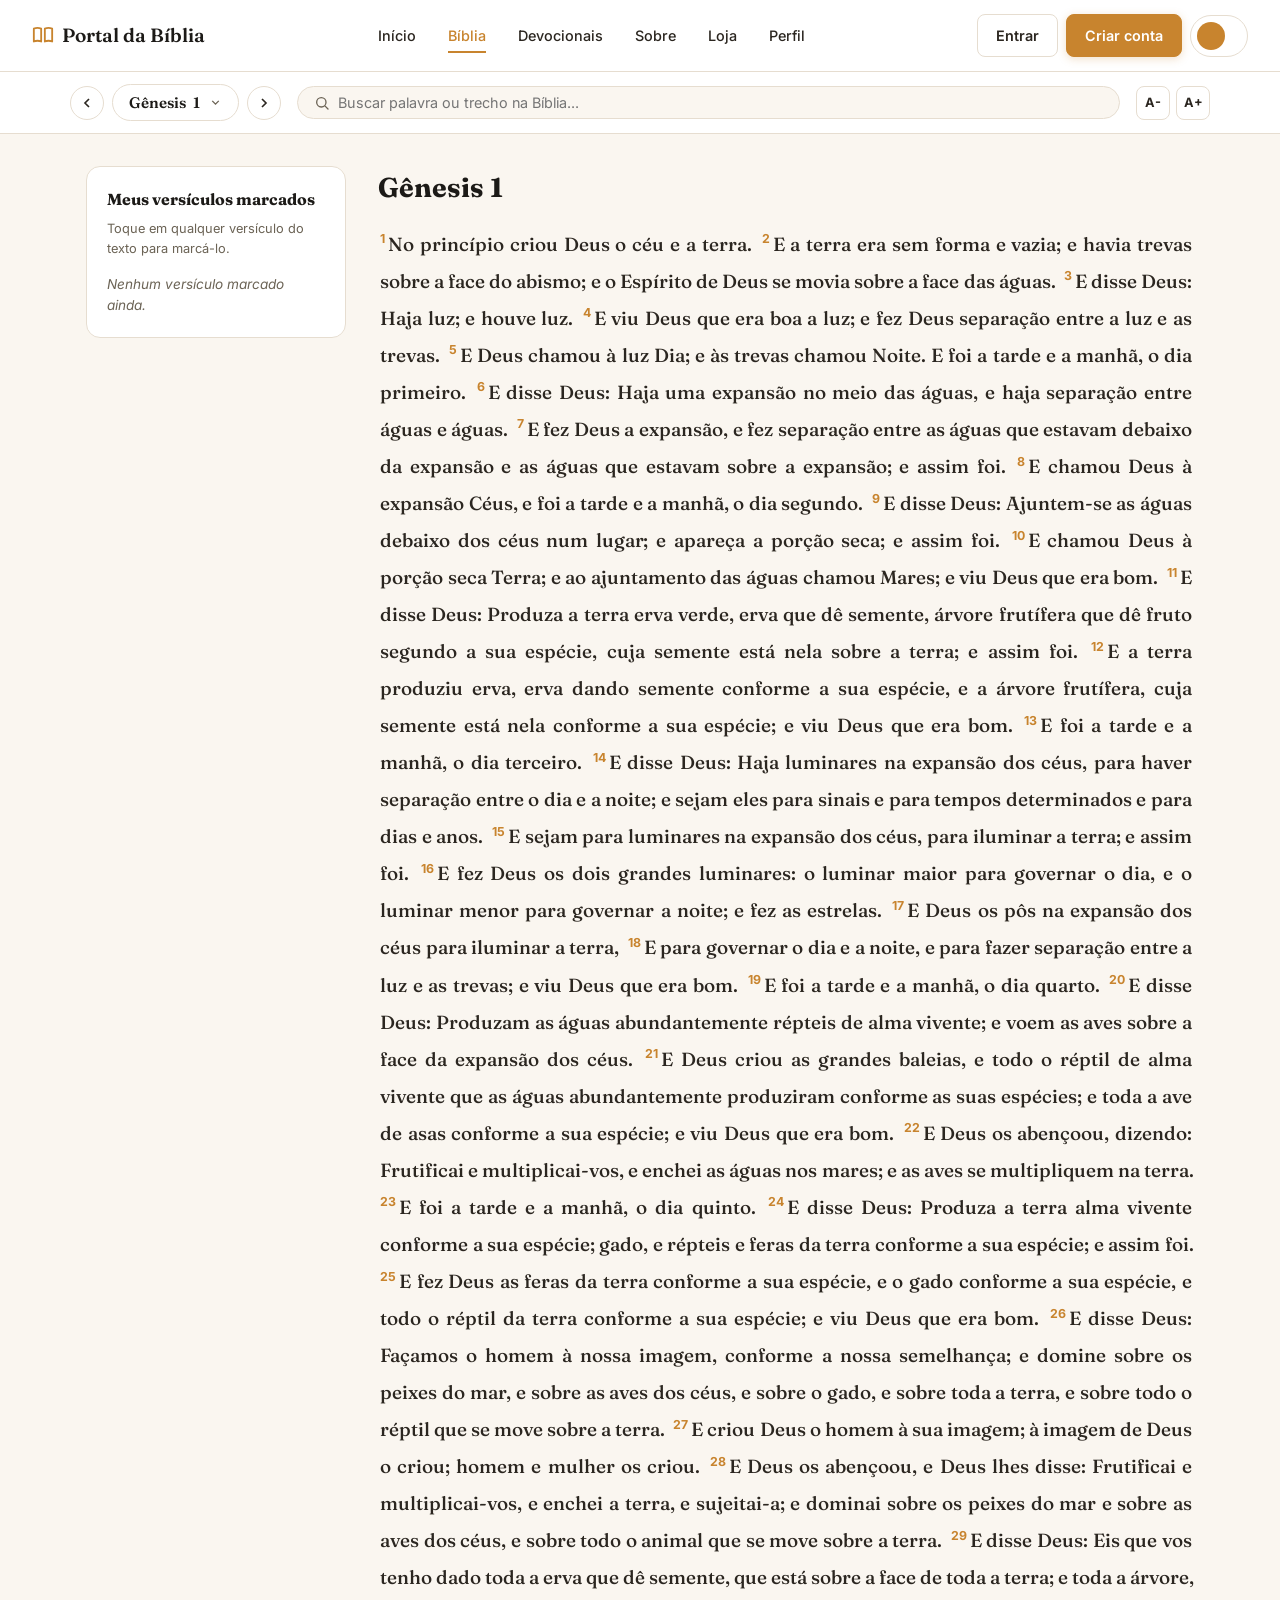
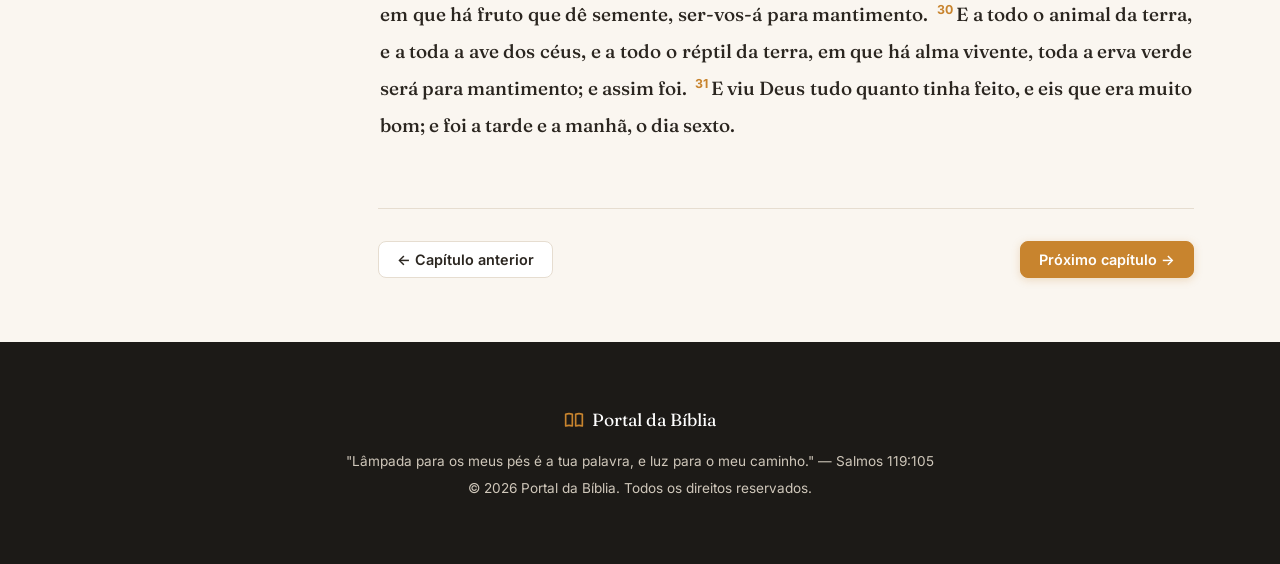
==== bible.html @ 51b70aef "Add files via upload" ====
<!DOCTYPE html>
<html lang="pt-BR">
<head>
<meta charset="UTF-8">
<meta name="viewport" content="width=device-width, initial-scale=1.0">
<title>Bíblia Online | Portal da Bíblia</title>

<link rel="preconnect" href="https://fonts.googleapis.com">
<link href="https://fonts.googleapis.com/css2?family=Fraunces:opsz,wght@9..144,500;9..144,600&family=Inter:wght@400;500;600&display=swap" rel="stylesheet">

<link rel="stylesheet" href="style.css">
</head>

<body>

<!-- ===== HEADER ===== -->
<header class="site-header">

  <a href="index.html" class="brand">
    <svg viewBox="0 0 24 24" fill="none" stroke="currentColor" stroke-width="2" stroke-linecap="round" stroke-linejoin="round"><path d="M2 4c2.5-1 5.5-1 8 0v14c-2.5-1-5.5-1-8 0V4Z"/><path d="M22 4c-2.5-1-5.5-1-8 0v14c2.5-1 5.5-1 8 0V4Z"/></svg>
    Portal da Bíblia
  </a>

  <nav class="main-nav">
    <a href="index.html">Início</a>
    <a href="bible.html" class="active">Bíblia</a>
    <a href="#">Devocionais</a>
    <a href="sobre.html">Sobre</a>
    <a href="#">Loja</a>
    <a href="perfil.html">Perfil</a>
  </nav>

  <div class="header-actions">
    <a href="login.html" class="btn-outline" data-auth="guest">Entrar</a>
    <a href="cadastro.html" class="btn-solid" data-auth="guest">Criar conta</a>

    <a href="perfil.html" class="header-conta" data-auth="user" hidden>
      <span class="header-conta-avatar" id="headerContaAvatar"></span>
      <span class="header-conta-nome" id="headerContaNome"></span>
    </a>
  </div>

</header>

<!-- ===== BARRA DE FERRAMENTAS DA BÍBLIA ===== -->
<div class="bible-toolbar">
  <div class="bible-toolbar-inner">

    <div class="bible-nav-group">
      <button class="icon-nav" id="btnAnterior" aria-label="Capítulo anterior">
        <svg viewBox="0 0 24 24" fill="none" stroke="currentColor" stroke-width="2.5"><path d="M15 18l-6-6 6-6"/></svg>
      </button>

      <button class="bible-posicao" id="btnAbrirIndice" type="button">
        <span id="posicaoLivro">Carregando</span>
        <span id="posicaoCapitulo"></span>
        <svg viewBox="0 0 24 24" fill="none" stroke="currentColor" stroke-width="2.5"><path d="M6 9l6 6 6-6"/></svg>
      </button>

      <button class="icon-nav" id="btnProximo" aria-label="Próximo capítulo">
        <svg viewBox="0 0 24 24" fill="none" stroke="currentColor" stroke-width="2.5"><path d="M9 18l6-6-6-6"/></svg>
      </button>
    </div>

    <form class="bible-search" id="formBusca">
      <svg viewBox="0 0 24 24" fill="none" stroke="currentColor" stroke-width="2" stroke-linecap="round" stroke-linejoin="round"><circle cx="11" cy="11" r="7"/><path d="m21 21-4.3-4.3"/></svg>
      <input type="text" id="inputBusca" placeholder="Buscar palavra ou trecho na Bíblia...">
    </form>

    <div class="font-controls">
      <button type="button" id="fontMenos" aria-label="Diminuir fonte">A-</button>
      <button type="button" id="fontMais" aria-label="Aumentar fonte">A+</button>
    </div>

  </div>
</div>

<!-- ===== PAINEL DE ÍNDICE (livros/capítulos) ===== -->
<div class="indice-overlay hidden" id="painelIndice">
  <div class="indice-modal">

    <div class="indice-header">
      <button class="indice-voltar hidden" id="voltarLivros" type="button">← Voltar</button>
      <h3 id="indiceTitulo">Livros da Bíblia</h3>
      <button class="indice-fechar" id="fecharIndice" type="button" aria-label="Fechar">✕</button>
    </div>

    <div class="indice-livros" id="indiceLivros"></div>
    <div class="indice-capitulos hidden" id="indiceCapitulos"></div>

  </div>
</div>

<!-- ===== LAYOUT PRINCIPAL: sidebar + leitura ===== -->
<div class="bible-layout">

  <aside class="bible-sidebar">
    <h3>Meus versículos marcados</h3>
    <p class="sidebar-hint">Toque em qualquer versículo do texto para marcá-lo.</p>
    <ul class="marcados-list" id="listaMarcados"></ul>
  </aside>

  <main class="bible-reader">

    <!-- área de leitura normal -->
    <div id="areaLeitura">
      <h1 id="tituloCapitulo">Carregando a Bíblia...</h1>
      <div class="versiculos" id="conteudoVersiculos">
        <p class="carregando">Aguarde um instante enquanto carregamos o texto sagrado 📖</p>
      </div>

      <div class="chapter-footer-nav">
        <button class="btn-outline" id="btnAnteriorRodape" type="button">← Capítulo anterior</button>
        <button class="btn-solid" id="btnProximoRodape" type="button">Próximo capítulo →</button>
      </div>
    </div>

    <!-- resultados de busca (some por padrão) -->
    <div class="search-results hidden" id="resultadosBusca">
      <div class="search-results-head">
        <h2 id="tituloBusca">Resultados da busca</h2>
        <button class="link-fechar" id="fecharBusca" type="button">✕ Fechar</button>
      </div>
      <div id="listaResultados"></div>
    </div>

  </main>
</div>

<!-- ===== FOOTER ===== -->
<footer class="site-footer">
  <div class="brand">
    <svg viewBox="0 0 24 24" fill="none" stroke="currentColor" stroke-width="2" stroke-linecap="round" stroke-linejoin="round"><path d="M2 4c2.5-1 5.5-1 8 0v14c-2.5-1-5.5-1-8 0V4Z"/><path d="M22 4c-2.5-1-5.5-1-8 0v14c2.5-1 5.5-1 8 0V4Z"/></svg>
    Portal da Bíblia
  </div>
  <p>"Lâmpada para os meus pés é a tua palavra, e luz para o meu caminho." — Salmos 119:105</p>
  <p>&copy; 2026 Portal da Bíblia. Todos os direitos reservados.</p>
</footer>

<script src="script.js"></script>

</body>
</html>
---- style.css ----
/* ============================================================
   RESET BÁSICO
============================================================ */
* {
  margin: 0;
  padding: 0;
  box-sizing: border-box;
}

/* ============================================================
   VARIÁVEIS DE COR / TIPOGRAFIA
============================================================ */
:root {
  --cor-primaria: #1c1a17;
  --cor-secundaria: #c8842e;
  --cor-secundaria-hover: #b3742a;
  --cor-fundo: #faf6f0;
  --cor-fundo-card: #ffffff;
  --cor-texto: #2b2620;
  --cor-texto-claro: #6b6355;
  --cor-borda: #e6ddd0;
  --cor-erro: #c0392b;
  --cor-sucesso: #27ae60;

  --fonte-titulo: 'Fraunces', 'Georgia', serif;
  --fonte-texto: 'Inter', 'Segoe UI', Arial, sans-serif;

  --radius: 8px;
  --radius-lg: 14px;

  --espaco-sm: 8px;
  --espaco-md: 16px;
  --espaco-lg: 32px;
  --espaco-xl: 64px;

  /* timing padrão das transições/animações */
  --transicao: 0.2s ease;
  --transicao-lenta: 0.4s cubic-bezier(0.22, 1, 0.36, 1);
}

html {
  scroll-behavior: smooth;
}

body {
  font-family: var(--fonte-texto);
  color: var(--cor-texto);
  background-color: var(--cor-fundo);
  line-height: 1.6;
}

h1, h2, h3, h4, h5 {
  font-family: var(--fonte-titulo);
  color: var(--cor-primaria);
}

a {
  color: inherit;
  text-decoration: none;
  transition: color var(--transicao);
}

img, svg {
  display: block;
}

svg {
  transition: transform var(--transicao), color var(--transicao);
}

button {
  font-family: inherit;
  cursor: pointer;
  transition: background-color var(--transicao), color var(--transicao),
    border-color var(--transicao), transform var(--transicao), box-shadow var(--transicao);
}

button:active {
  transform: scale(0.97);
}

.section {
  max-width: 1140px;
  margin: 0 auto;
  padding: var(--espaco-xl) var(--espaco-md);
}

/* ============================================================
   ANIMAÇÕES REUTILIZÁVEIS
============================================================ */
@keyframes fadeInUp {
  from {
    opacity: 0;
    transform: translateY(14px);
  }
  to {
    opacity: 1;
    transform: translateY(0);
  }
}

@keyframes fadeIn {
  from { opacity: 0; }
  to { opacity: 1; }
}

@keyframes pulseSuave {
  0%, 100% { opacity: 1; }
  50% { opacity: 0.6; }
}

@keyframes shake {
  0%, 100% { transform: translateX(0); }
  25% { transform: translateX(-4px); }
  75% { transform: translateX(4px); }
}

/* ============================================================
   HEADER
============================================================ */
.site-header {
  display: flex;
  align-items: center;
  justify-content: space-between;
  gap: var(--espaco-md);
  padding: 14px var(--espaco-lg);
  background: #fff;
  border-bottom: 1px solid var(--cor-borda);
  position: sticky;
  top: 0;
  z-index: 50;
  transition: box-shadow var(--transicao);
}

.site-header:hover {
  box-shadow: 0 2px 12px rgba(0, 0, 0, 0.03);
}

.site-header .brand {
  display: flex;
  align-items: center;
  gap: 8px;
  font-family: var(--fonte-titulo);
  font-weight: 600;
  font-size: 1.2rem;
  color: var(--cor-primaria);
  white-space: nowrap;
  transition: opacity var(--transicao);
}

.site-header .brand:hover {
  opacity: 0.75;
}

.site-header .brand svg {
  width: 22px;
  height: 22px;
  color: var(--cor-secundaria);
  transition: transform var(--transicao-lenta);
}

.site-header .brand:hover svg {
  transform: rotate(-8deg) scale(1.08);
}

.main-nav {
  display: flex;
  align-items: center;
  gap: var(--espaco-lg);
  flex-wrap: wrap;
}

.main-nav a {
  position: relative;
  display: flex;
  align-items: center;
  gap: 4px;
  font-size: 0.9rem;
  font-weight: 500;
  color: var(--cor-texto);
  padding: 4px 0;
}

.main-nav a::after {
  content: "";
  position: absolute;
  left: 0;
  bottom: -2px;
  width: 0;
  height: 2px;
  background: var(--cor-secundaria);
  transition: width var(--transicao-lenta);
}

.main-nav a svg {
  width: 14px;
  height: 14px;
  transition: transform var(--transicao);
}

.main-nav a:hover svg {
  transform: translateY(2px);
}

.main-nav a:hover,
.main-nav a.active {
  color: var(--cor-secundaria);
}

.main-nav a:hover::after,
.main-nav a.active::after {
  width: 100%;
}

.header-actions {
  display: flex;
  align-items: center;
  gap: var(--espaco-sm);
}

/* chip "Minha conta", aparece no lugar de Entrar/Criar conta quando logado */
.header-conta {
  display: flex;
  align-items: center;
  gap: 8px;
  padding: 6px 14px 6px 6px;
  border: 1px solid var(--cor-borda);
  border-radius: 50px;
  background: #fff;
  color: var(--cor-texto);
  transition: border-color var(--transicao), background-color var(--transicao), transform var(--transicao);
}

.header-conta:hover {
  border-color: var(--cor-secundaria);
  background: var(--cor-fundo);
  transform: translateY(-1px);
}

.header-conta-avatar {
  width: 28px;
  height: 28px;
  border-radius: 50%;
  background-color: var(--cor-secundaria);
  background-size: cover;
  background-position: center;
  color: #fff;
  font-family: var(--fonte-titulo);
  font-weight: 700;
  font-size: 0.75rem;
  display: flex;
  align-items: center;
  justify-content: center;
  flex-shrink: 0;
}

.header-conta-nome {
  font-family: var(--fonte-titulo);
  font-weight: 600;
  font-size: 0.9rem;
  max-width: 120px;
  overflow: hidden;
  text-overflow: ellipsis;
  white-space: nowrap;
}

.icon-circle {
  width: 38px;
  height: 38px;
  border-radius: 50%;
  border: 1px solid var(--cor-borda);
  background: #fff;
  display: flex;
  align-items: center;
  justify-content: center;
  color: var(--cor-texto);
  transition: background-color var(--transicao), border-color var(--transicao), transform var(--transicao);
}

.icon-circle svg {
  width: 18px;
  height: 18px;
}

.icon-circle:hover {
  background: var(--cor-fundo);
  border-color: var(--cor-secundaria);
  color: var(--cor-secundaria);
  transform: scale(1.06);
}

.icon-circle:hover svg {
  transform: scale(1.1);
}

.icon-circle:active {
  transform: scale(0.94);
}

.btn-outline,
.btn-solid {
  padding: 9px 18px;
  border-radius: var(--radius);
  font-size: 0.9rem;
  font-weight: 600;
  white-space: nowrap;
  display: inline-block;
}

.btn-outline {
  border: 1px solid var(--cor-borda);
  background: #fff;
  color: var(--cor-texto);
}

.btn-outline:hover {
  background: var(--cor-fundo);
  border-color: var(--cor-secundaria);
  color: var(--cor-secundaria);
  transform: translateY(-1px);
}

.btn-solid {
  background: var(--cor-secundaria);
  color: #fff;
  border: 1px solid var(--cor-secundaria);
  box-shadow: 0 2px 8px rgba(200, 132, 46, 0.25);
}

.btn-solid:hover {
  background: var(--cor-secundaria-hover);
  transform: translateY(-1px);
  box-shadow: 0 6px 16px rgba(200, 132, 46, 0.35);
}

.btn-outline:active,
.btn-solid:active {
  transform: translateY(0) scale(0.97);
}

/* ============================================================
   HERO
============================================================ */
.hero {
  background: linear-gradient(180deg, #f3e9da 0%, var(--cor-fundo) 100%);
  padding: var(--espaco-xl) var(--espaco-md);
  text-align: center;
  overflow: hidden;
}

.hero-inner {
  max-width: 640px;
  margin: 0 auto;
  animation: fadeInUp 0.6s ease both;
}

.hero h1 {
  font-size: 2.4rem;
  font-weight: 600;
  margin-bottom: var(--espaco-sm);
}

.hero > .hero-inner > p:not(.verse-of-day) {
  color: var(--cor-texto-claro);
  font-size: 1.05rem;
  margin-bottom: var(--espaco-lg);
}

.search-bar {
  display: flex;
  align-items: center;
  gap: 10px;
  background: #fff;
  border: 1px solid var(--cor-borda);
  border-radius: 50px;
  padding: 8px 8px 8px 20px;
  box-shadow: 0 4px 20px rgba(0, 0, 0, 0.04);
  transition: box-shadow var(--transicao), border-color var(--transicao);
}

.search-bar:focus-within {
  border-color: var(--cor-secundaria);
  box-shadow: 0 6px 24px rgba(200, 132, 46, 0.18);
}

.search-bar svg {
  width: 18px;
  height: 18px;
  color: var(--cor-texto-claro);
  flex-shrink: 0;
}

.search-bar:focus-within svg {
  color: var(--cor-secundaria);
}

.search-bar input {
  flex: 1;
  border: none;
  outline: none;
  font-size: 0.95rem;
  font-family: inherit;
  background: transparent;
}

.search-bar button {
  padding: 11px 24px;
  border: none;
  border-radius: 50px;
  background: var(--cor-secundaria);
  color: #fff;
  font-weight: 600;
  font-size: 0.9rem;
}

.search-bar button:hover {
  background: var(--cor-secundaria-hover);
  box-shadow: 0 4px 14px rgba(200, 132, 46, 0.35);
}

.verse-of-day {
  display: flex;
  align-items: center;
  justify-content: center;
  gap: 8px;
  margin-top: var(--espaco-lg);
  font-size: 0.9rem;
  color: var(--cor-texto-claro);
  animation: fadeIn 1s ease 0.3s both;
}

.verse-of-day svg {
  width: 16px;
  height: 16px;
  color: var(--cor-secundaria);
  flex-shrink: 0;
  animation: pulseSuave 3s ease-in-out infinite;
}

.verse-of-day strong {
  color: var(--cor-primaria);
}

/* ============================================================
   AÇÕES RÁPIDAS (quick-grid)
============================================================ */
.quick-grid {
  display: grid;
  grid-template-columns: repeat(4, 1fr);
  gap: var(--espaco-md);
}

.quick-card {
  background: #fff;
  border: 1px solid var(--cor-borda);
  border-radius: var(--radius-lg);
  padding: var(--espaco-lg) var(--espaco-md);
  transition: transform var(--transicao-lenta), box-shadow var(--transicao-lenta), border-color var(--transicao);
  animation: fadeInUp 0.5s ease both;
}

.quick-grid .quick-card:nth-child(1) { animation-delay: 0.05s; }
.quick-grid .quick-card:nth-child(2) { animation-delay: 0.1s; }
.quick-grid .quick-card:nth-child(3) { animation-delay: 0.15s; }
.quick-grid .quick-card:nth-child(4) { animation-delay: 0.2s; }

.quick-card:hover {
  transform: translateY(-6px);
  box-shadow: 0 16px 32px rgba(28, 26, 23, 0.08);
  border-color: var(--cor-secundaria);
}

.quick-card .icon {
  width: 44px;
  height: 44px;
  border-radius: 50%;
  background: #f3e9da;
  color: var(--cor-secundaria);
  display: flex;
  align-items: center;
  justify-content: center;
  margin-bottom: var(--espaco-md);
  transition: transform var(--transicao-lenta), background-color var(--transicao);
}

.quick-card:hover .icon {
  transform: scale(1.12) rotate(-6deg);
  background: var(--cor-secundaria);
  color: #fff;
}

.quick-card .icon svg {
  width: 20px;
  height: 20px;
}

.quick-card h3 {
  font-size: 1.05rem;
  margin-bottom: 4px;
}

.quick-card p {
  color: var(--cor-texto-claro);
  font-size: 0.85rem;
  margin-bottom: var(--espaco-sm);
}

.quick-card .arrow {
  display: inline-block;
  font-size: 0.85rem;
  font-weight: 600;
  color: var(--cor-secundaria);
  transition: transform var(--transicao);
}

.quick-card:hover .arrow {
  transform: translateX(4px);
}

/* ============================================================
   SEÇÃO COM CABEÇALHO (título + "ver todos")
============================================================ */
.section-head {
  display: flex;
  align-items: flex-end;
  justify-content: space-between;
  margin-bottom: var(--espaco-lg);
  flex-wrap: wrap;
  gap: var(--espaco-sm);
}

.section-head h2 {
  font-size: 1.6rem;
  margin-bottom: 4px;
}

.section-head p {
  color: var(--cor-texto-claro);
  font-size: 0.9rem;
}

.see-all {
  position: relative;
  font-size: 0.9rem;
  font-weight: 600;
  color: var(--cor-secundaria);
  white-space: nowrap;
  transition: transform var(--transicao);
}

.see-all:hover {
  transform: translateX(3px);
}

/* ============================================================
   PLANOS DE LEITURA
============================================================ */
.plans-grid {
  display: grid;
  grid-template-columns: repeat(4, 1fr);
  gap: var(--espaco-md);
}

.plan-card {
  position: relative;
  height: 160px;
  border-radius: var(--radius-lg);
  overflow: hidden;
  display: flex;
  align-items: flex-end;
  padding: var(--espaco-md);
  transition: transform var(--transicao-lenta), box-shadow var(--transicao-lenta);
  animation: fadeInUp 0.5s ease both;
}

.plans-grid .plan-card:nth-child(1) { animation-delay: 0.05s; }
.plans-grid .plan-card:nth-child(2) { animation-delay: 0.1s; }
.plans-grid .plan-card:nth-child(3) { animation-delay: 0.15s; }
.plans-grid .plan-card:nth-child(4) { animation-delay: 0.2s; }

.plan-card::before {
  content: "";
  position: absolute;
  inset: 0;
  background: linear-gradient(180deg, rgba(28, 26, 23, 0) 30%, rgba(28, 26, 23, 0.75) 100%);
  transition: background var(--transicao);
}

.plan-card:hover {
  transform: translateY(-6px) scale(1.02);
  box-shadow: 0 18px 34px rgba(28, 26, 23, 0.18);
}

.plan-card:hover::before {
  background: linear-gradient(180deg, rgba(28, 26, 23, 0.1) 20%, rgba(28, 26, 23, 0.82) 100%);
}

.plan-card div {
  position: relative;
  z-index: 1;
}

.plan-card h4 {
  color: #fff;
  font-size: 1.05rem;
  margin-bottom: 4px;
}

.plan-card span {
  display: flex;
  align-items: center;
  gap: 6px;
  color: #fff;
  font-size: 0.8rem;
  opacity: 0.9;
}

.plan-card span svg {
  width: 14px;
  height: 14px;
}

/* cores de fundo por plano (substituir por imagem de fundo se preferir) */
.plan-card.p1 { background: linear-gradient(145deg, #b3742a, #7c4f1c); }
.plan-card.p2 { background: linear-gradient(145deg, #8a6b4d, #5a4530); }
.plan-card.p3 { background: linear-gradient(145deg, #c8842e, #9c631f); }
.plan-card.p4 { background: linear-gradient(145deg, #6b5b47, #3d3225); }

/* ============================================================
   FAIXA DE BENEFÍCIOS
============================================================ */
.feature-strip {
  background: #f3e9da;
}

.feature-strip .section {
  display: grid;
  grid-template-columns: repeat(4, 1fr);
  gap: var(--espaco-lg);
  padding-top: var(--espaco-lg);
  padding-bottom: var(--espaco-lg);
}

.feature-item {
  display: flex;
  align-items: center;
  gap: var(--espaco-sm);
  transition: transform var(--transicao);
}

.feature-item:hover {
  transform: translateY(-3px);
}

.feature-item .icon {
  width: 42px;
  height: 42px;
  border-radius: 50%;
  background: #fff;
  color: var(--cor-secundaria);
  display: flex;
  align-items: center;
  justify-content: center;
  flex-shrink: 0;
  transition: transform var(--transicao-lenta), box-shadow var(--transicao);
}

.feature-item:hover .icon {
  transform: rotate(-8deg) scale(1.08);
  box-shadow: 0 6px 16px rgba(28, 26, 23, 0.1);
}

.feature-item .icon svg {
  width: 20px;
  height: 20px;
}

.feature-item h5 {
  font-size: 0.9rem;
  margin-bottom: 2px;
}

.feature-item p {
  color: var(--cor-texto-claro);
  font-size: 0.8rem;
}

/* ============================================================
   FOOTER
============================================================ */
.site-footer {
  background: var(--cor-primaria);
  color: #fff;
  text-align: center;
  padding: var(--espaco-xl) var(--espaco-md);
}

.site-footer .brand {
  display: flex;
  align-items: center;
  justify-content: center;
  gap: 8px;
  font-family: var(--fonte-titulo);
  font-size: 1.1rem;
  margin-bottom: var(--espaco-md);
  transition: opacity var(--transicao);
}

.site-footer .brand:hover {
  opacity: 0.8;
}

.site-footer .brand svg {
  width: 20px;
  height: 20px;
  color: var(--cor-secundaria);
  transition: transform var(--transicao-lenta);
}

.site-footer .brand:hover svg {
  transform: rotate(-8deg) scale(1.08);
}

.site-footer p {
  color: #cfc7ba;
  font-size: 0.85rem;
  margin-top: 6px;
}

/* ============================================================
   PÁGINAS SIMPLES: LOGIN / CADASTRO / PERFIL (painel)
   (container + card centralizados)
============================================================ */
.container {
  min-height: 100vh;
  display: flex;
  align-items: center;
  justify-content: center;
  padding: 24px;
}

.card {
  background: var(--cor-fundo-card);
  border: 1px solid var(--cor-borda);
  border-radius: 12px;
  box-shadow: 0 4px 24px rgba(0, 0, 0, 0.05);
  padding: 40px;
  width: 100%;
  max-width: 420px;
  transition: box-shadow var(--transicao-lenta);
  animation: fadeInUp 0.5s ease both;
}

.card:hover {
  box-shadow: 0 10px 34px rgba(0, 0, 0, 0.08);
}

.card h1 {
  font-size: 1.8rem;
  margin-bottom: 6px;
}

.card .subtitle {
  color: var(--cor-texto-claro);
  font-size: 0.95rem;
  margin-bottom: 28px;
}

.card form {
  display: flex;
  flex-direction: column;
}

.card form label {
  font-size: 0.9rem;
  font-weight: 600;
  color: var(--cor-texto);
  margin-bottom: 6px;
  margin-top: 16px;
}

.card form label:first-of-type {
  margin-top: 0;
}

.card form input {
  padding: 12px 14px;
  border: 1px solid var(--cor-borda);
  border-radius: var(--radius);
  font-size: 1rem;
  font-family: inherit;
  color: var(--cor-texto);
  background: var(--cor-fundo-card);
  transition: border-color var(--transicao), box-shadow var(--transicao), transform var(--transicao);
}

.card form input:hover {
  border-color: #d8cbb5;
}

.card form input:focus {
  outline: none;
  border-color: var(--cor-secundaria);
  box-shadow: 0 0 0 3px rgba(200, 132, 46, 0.15);
}

.card form input::placeholder {
  color: #a89f8f;
}

.card form input:invalid:not(:placeholder-shown):not(:focus) {
  border-color: var(--cor-erro);
}

.card form button {
  margin-top: 24px;
  padding: 13px 20px;
  background-color: var(--cor-secundaria);
  color: #fff;
  border: none;
  border-radius: var(--radius);
  font-size: 1rem;
  font-weight: 600;
  box-shadow: 0 2px 10px rgba(200, 132, 46, 0.25);
}

.card form button:hover {
  background-color: var(--cor-secundaria-hover);
  transform: translateY(-1px);
  box-shadow: 0 8px 20px rgba(200, 132, 46, 0.35);
}

.card form button:active {
  transform: translateY(0) scale(0.98);
}

.card form button:disabled {
  opacity: 0.6;
  cursor: not-allowed;
  transform: none;
  box-shadow: none;
}

.link-text {
  text-align: center;
  margin-top: 20px;
  font-size: 0.9rem;
  color: var(--cor-texto-claro);
}

.link-text a {
  position: relative;
  color: var(--cor-secundaria);
  font-weight: 600;
}

.link-text a::after {
  content: "";
  position: absolute;
  left: 0;
  bottom: -2px;
  width: 0;
  height: 1px;
  background: var(--cor-secundaria);
  transition: width var(--transicao-lenta);
}

.link-text a:hover::after {
  width: 100%;
}

#mensagem {
  text-align: center;
  margin-top: 16px;
  font-size: 0.9rem;
  min-height: 1.2em;
  transition: color var(--transicao);
}

#mensagem.erro {
  color: var(--cor-erro);
  animation: shake 0.35s ease;
}

#mensagem.sucesso {
  color: var(--cor-sucesso);
  animation: fadeIn 0.3s ease;
}

/* ---- Perfil / painel do usuário ---- */
.painel-info {
  background: var(--cor-fundo);
  border: 1px solid var(--cor-borda);
  border-radius: var(--radius);
  padding: 16px 18px;
  margin-bottom: 20px;
  transition: border-color var(--transicao);
}

.painel-info:hover {
  border-color: var(--cor-secundaria);
}

.painel-info p {
  font-size: 0.95rem;
  padding: 6px 0;
}

.painel-info p strong {
  color: var(--cor-primaria);
  margin-right: 6px;
}

.painel-info span {
  color: var(--cor-texto-claro);
}

#btnSair {
  width: 100%;
  padding: 13px 20px;
  background: transparent;
  border: 1px solid var(--cor-borda);
  border-radius: var(--radius);
  color: var(--cor-erro);
  font-size: 1rem;
  font-weight: 600;
}

#btnSair:hover {
  background-color: #fbe6e6;
  border-color: var(--cor-erro);
  transform: translateY(-1px);
}

#btnSair:active {
  transform: translateY(0) scale(0.98);
}

/* ============================================================
   RESPONSIVO
============================================================ */
@media (max-width: 900px) {
  .quick-grid,
  .plans-grid {
    grid-template-columns: repeat(2, 1fr);
  }

  .feature-strip .section {
    grid-template-columns: repeat(2, 1fr);
  }

  .main-nav {
    width: 100%;
    order: 3;
    justify-content: flex-start;
    overflow-x: auto;
    gap: var(--espaco-md);
    padding-bottom: 4px;
    -webkit-overflow-scrolling: touch;
  }

  .main-nav a {
    white-space: nowrap;
  }

  .site-header {
    flex-wrap: wrap;
  }
}

@media (max-width: 480px) {
  .quick-grid,
  .plans-grid,
  .feature-strip .section {
    grid-template-columns: 1fr;
  }

  .card {
    padding: 28px 24px;
  }

  .hero h1 {
    font-size: 1.8rem;
  }
}

/* ============================================================
   BÍBLIA ONLINE (bible.html)
============================================================ */
.bible-toolbar {
  position: sticky;
  top: 65px;
  z-index: 40;
  background: #fff;
  border-bottom: 1px solid var(--cor-borda);
  padding: 12px var(--espaco-lg);
}

.bible-toolbar-inner {
  max-width: 1140px;
  margin: 0 auto;
  display: flex;
  align-items: center;
  gap: var(--espaco-md);
  flex-wrap: wrap;
}

.bible-nav-group {
  display: flex;
  align-items: center;
  gap: 8px;
}

.icon-nav {
  width: 34px;
  height: 34px;
  border-radius: 50%;
  border: 1px solid var(--cor-borda);
  background: #fff;
  display: flex;
  align-items: center;
  justify-content: center;
  color: var(--cor-texto);
  flex-shrink: 0;
  transition: background-color var(--transicao), border-color var(--transicao), transform var(--transicao);
}

.icon-nav svg {
  width: 16px;
  height: 16px;
}

.icon-nav:hover {
  background: var(--cor-fundo);
  border-color: var(--cor-secundaria);
  color: var(--cor-secundaria);
  transform: scale(1.05);
}

.icon-nav:active {
  transform: scale(0.94);
}

.bible-posicao {
  display: flex;
  align-items: center;
  gap: 7px;
  padding: 8px 16px;
  border: 1px solid var(--cor-borda);
  border-radius: 50px;
  background: #fff;
  font-family: var(--fonte-titulo);
  font-weight: 600;
  font-size: 0.95rem;
  color: var(--cor-primaria);
  white-space: nowrap;
  transition: border-color var(--transicao), box-shadow var(--transicao), transform var(--transicao);
}

.bible-posicao svg {
  width: 13px;
  height: 13px;
  color: var(--cor-texto-claro);
  margin-left: 2px;
}

.bible-posicao:hover {
  border-color: var(--cor-secundaria);
  box-shadow: 0 4px 14px rgba(200, 132, 46, 0.15);
}

.bible-posicao:active {
  transform: scale(0.97);
}

/* ---- painel de índice: livros e capítulos ---- */
.indice-overlay {
  position: fixed;
  inset: 0;
  background: rgba(28, 26, 23, 0.55);
  backdrop-filter: blur(2px);
  display: flex;
  align-items: center;
  justify-content: center;
  z-index: 200;
  padding: 20px;
  animation: fadeIn 0.2s ease;
}

.indice-overlay.hidden {
  display: none;
}

.indice-modal {
  background: #fff;
  border-radius: var(--radius-lg);
  width: 100%;
  max-width: 640px;
  max-height: 80vh;
  display: flex;
  flex-direction: column;
  overflow: hidden;
  box-shadow: 0 20px 60px rgba(0, 0, 0, 0.3);
  animation: fadeInUp 0.3s ease both;
}

.indice-header {
  display: flex;
  align-items: center;
  justify-content: space-between;
  gap: 10px;
  padding: 16px 20px;
  border-bottom: 1px solid var(--cor-borda);
}

.indice-header h3 {
  flex: 1;
  text-align: center;
  font-size: 1.05rem;
}

.indice-voltar,
.indice-fechar {
  border: none;
  background: transparent;
  font-weight: 600;
  font-size: 0.85rem;
  white-space: nowrap;
  color: var(--cor-secundaria);
  transition: opacity var(--transicao);
}

.indice-voltar.hidden {
  visibility: hidden;
}

.indice-voltar:hover {
  text-decoration: underline;
}

.indice-fechar {
  font-size: 1.1rem;
  color: var(--cor-texto-claro);
}

.indice-fechar:hover {
  color: var(--cor-erro);
}

.indice-livros,
.indice-capitulos {
  padding: 20px;
  overflow-y: auto;
}

.indice-capitulos.hidden,
.indice-livros.hidden {
  display: none;
}

.indice-grupo-titulo {
  font-family: var(--fonte-titulo);
  font-size: 0.8rem;
  text-transform: uppercase;
  letter-spacing: 0.06em;
  color: var(--cor-texto-claro);
  margin: 20px 0 10px;
}

.indice-grupo-titulo:first-child {
  margin-top: 0;
}

.indice-livros-grid {
  display: grid;
  grid-template-columns: repeat(auto-fill, minmax(120px, 1fr));
  gap: 8px;
}

.indice-livro-btn {
  padding: 10px 12px;
  border: 1px solid var(--cor-borda);
  border-radius: var(--radius);
  background: #fff;
  font-size: 0.85rem;
  text-align: left;
  color: var(--cor-texto);
  transition: border-color var(--transicao), background-color var(--transicao), transform var(--transicao);
}

.indice-livro-btn:hover {
  border-color: var(--cor-secundaria);
  background: var(--cor-fundo);
  transform: translateY(-1px);
}

.indice-capitulos-grid {
  display: grid;
  grid-template-columns: repeat(auto-fill, minmax(44px, 1fr));
  gap: 8px;
}

.indice-capitulo-btn {
  aspect-ratio: 1;
  border: 1px solid var(--cor-borda);
  border-radius: var(--radius);
  background: #fff;
  font-weight: 600;
  color: var(--cor-texto);
  transition: border-color var(--transicao), background-color var(--transicao), transform var(--transicao);
}

.indice-capitulo-btn:hover {
  border-color: var(--cor-secundaria);
  color: var(--cor-secundaria);
  transform: scale(1.08);
}

.indice-capitulo-btn.capitulo-ativo {
  background: var(--cor-secundaria);
  border-color: var(--cor-secundaria);
  color: #fff;
}

.bible-search {
  flex: 1;
  min-width: 220px;
  display: flex;
  align-items: center;
  gap: 8px;
  background: var(--cor-fundo);
  border: 1px solid var(--cor-borda);
  border-radius: 50px;
  padding: 7px 16px;
  transition: box-shadow var(--transicao), border-color var(--transicao);
}

.bible-search:focus-within {
  border-color: var(--cor-secundaria);
  box-shadow: 0 4px 16px rgba(200, 132, 46, 0.15);
  background: #fff;
}

.bible-search svg {
  width: 16px;
  height: 16px;
  color: var(--cor-texto-claro);
  flex-shrink: 0;
}

.bible-search input {
  flex: 1;
  border: none;
  outline: none;
  background: transparent;
  font-family: inherit;
  font-size: 0.9rem;
}

.font-controls {
  display: flex;
  gap: 6px;
}

.font-controls button {
  width: 34px;
  height: 34px;
  border-radius: var(--radius);
  border: 1px solid var(--cor-borda);
  background: #fff;
  font-weight: 700;
  font-size: 0.8rem;
  color: var(--cor-texto);
  transition: background-color var(--transicao), border-color var(--transicao), transform var(--transicao);
}

.font-controls button:hover {
  background: var(--cor-fundo);
  border-color: var(--cor-secundaria);
  color: var(--cor-secundaria);
}

/* ---- layout principal ---- */
.bible-layout {
  max-width: 1140px;
  margin: 0 auto;
  padding: var(--espaco-lg) var(--espaco-md) var(--espaco-xl);
  display: grid;
  grid-template-columns: 260px 1fr;
  gap: var(--espaco-lg);
  align-items: start;
}

.bible-sidebar {
  position: sticky;
  top: 130px;
  background: #fff;
  border: 1px solid var(--cor-borda);
  border-radius: var(--radius-lg);
  padding: 20px;
  max-height: calc(100vh - 150px);
  overflow-y: auto;
}

.bible-sidebar h3 {
  font-size: 1rem;
  margin-bottom: 6px;
}

.sidebar-hint {
  font-size: 0.8rem;
  color: var(--cor-texto-claro);
  margin-bottom: 14px;
}

.marcados-list {
  list-style: none;
  display: flex;
  flex-direction: column;
  gap: 10px;
}

.marcados-vazio {
  font-size: 0.85rem;
  color: var(--cor-texto-claro);
  font-style: italic;
}

.marcado-item {
  position: relative;
  padding: 10px 26px 10px 12px;
  border: 1px solid var(--cor-borda);
  border-radius: var(--radius);
  cursor: pointer;
  transition: border-color var(--transicao), background-color var(--transicao), transform var(--transicao);
  animation: fadeIn 0.3s ease;
}

.marcado-item:hover {
  border-color: var(--cor-secundaria);
  background: var(--cor-fundo);
  transform: translateX(2px);
}

.marcado-ref {
  display: block;
  font-family: var(--fonte-titulo);
  font-weight: 600;
  font-size: 0.85rem;
  color: var(--cor-secundaria);
  margin-bottom: 3px;
}

.marcado-texto {
  display: -webkit-box;
  -webkit-line-clamp: 2;
  -webkit-box-orient: vertical;
  overflow: hidden;
  font-size: 0.8rem;
  color: var(--cor-texto-claro);
}

.marcado-remover {
  position: absolute;
  top: 8px;
  right: 8px;
  width: 18px;
  height: 18px;
  border: none;
  background: transparent;
  color: var(--cor-texto-claro);
  font-size: 0.7rem;
  line-height: 1;
  transition: color var(--transicao), transform var(--transicao);
}

.marcado-remover:hover {
  color: var(--cor-erro);
  transform: scale(1.2);
}

/* ---- área de leitura ---- */
.bible-reader {
  min-width: 0;
}

#tituloCapitulo {
  font-size: 1.7rem;
  margin-bottom: var(--espaco-md);
  animation: fadeInUp 0.4s ease both;
}

.versiculos {
  font-size: 19px;
  animation: fadeIn 0.4s ease both;
}

.carregando {
  color: var(--cor-texto-claro);
  font-style: italic;
}

.erro-carregamento {
  color: var(--cor-erro);
  background: #fdecea;
  border: 1px solid #f5c6c2;
  border-radius: var(--radius);
  padding: 16px;
}

/* texto corrido, como a página de uma bíblia impressa */
.pagina-texto {
  font-family: var(--fonte-titulo);
  font-weight: 500;
  line-height: 1.95;
  color: var(--cor-texto);
  text-align: justify;
}

.versiculo {
  cursor: pointer;
  border-radius: 4px;
  padding: 1px 2px;
  box-decoration-break: clone;
  -webkit-box-decoration-break: clone;
  transition: background-color var(--transicao);
}

.versiculo:hover {
  background: var(--cor-fundo);
}

.versiculo .num {
  font-family: var(--fonte-texto);
  font-weight: 700;
  font-size: 0.65em;
  color: var(--cor-secundaria);
  margin-right: 3px;
  user-select: none;
  vertical-align: super;
}

.versiculo.marcado {
  background: #f3dfa8;
}

.versiculo.destacado-temp {
  animation: pulseSuave 0.9s ease 2;
  background: #ecc978;
}

.chapter-footer-nav {
  display: flex;
  justify-content: space-between;
  gap: var(--espaco-md);
  margin-top: var(--espaco-xl);
  padding-top: var(--espaco-lg);
  border-top: 1px solid var(--cor-borda);
}

/* ---- resultados de busca ---- */
.search-results.hidden,
#areaLeitura.hidden {
  display: none;
}

.search-results-head {
  display: flex;
  align-items: center;
  justify-content: space-between;
  margin-bottom: var(--espaco-md);
}

.link-fechar {
  border: none;
  background: transparent;
  color: var(--cor-secundaria);
  font-weight: 600;
  font-size: 0.85rem;
}

.link-fechar:hover {
  text-decoration: underline;
}

.resultado-item {
  padding: 12px 14px;
  border: 1px solid var(--cor-borda);
  border-radius: var(--radius);
  margin-bottom: 10px;
  cursor: pointer;
  line-height: 1.6;
  transition: border-color var(--transicao), background-color var(--transicao), transform var(--transicao);
  animation: fadeInUp 0.3s ease both;
}

.resultado-item:hover {
  border-color: var(--cor-secundaria);
  background: var(--cor-fundo);
  transform: translateX(3px);
}

.resultado-item strong {
  color: var(--cor-secundaria);
}

.sem-resultados {
  color: var(--cor-texto-claro);
  font-style: italic;
}

/* ---- responsivo: bíblia ---- */
@media (max-width: 900px) {
  .bible-layout {
    grid-template-columns: 1fr;
  }

  .bible-sidebar {
    position: static;
    max-height: none;
    order: 2;
  }

  .bible-toolbar {
    top: 0;
  }
}

@media (max-width: 600px) {
  .bible-toolbar-inner {
    flex-direction: column;
    align-items: stretch;
  }

  .bible-nav-group {
    justify-content: space-between;
  }

  .bible-posicao {
    flex: 1;
    justify-content: center;
  }

  .indice-modal {
    max-height: 88vh;
  }
}

/* ============================================================
   PERFIL (perfil.html) — estilo "cartão de rede social"
============================================================ */
.perfil-page {
  max-width: 780px;
  margin: 0 auto;
  padding: var(--espaco-xl) var(--espaco-md);
  min-height: 50vh;
}

.perfil-container {
  animation: fadeInUp 0.35s ease both;
}

.perfil-cabecalho {
  display: flex;
  align-items: flex-start;
  gap: var(--espaco-lg);
  background: #fff;
  border: 1px solid var(--cor-borda);
  border-radius: var(--radius-lg);
  padding: var(--espaco-lg);
}

.perfil-avatar {
  position: relative;
  width: 96px;
  height: 96px;
  border-radius: 50%;
  overflow: hidden;
  flex-shrink: 0;
  background: var(--cor-fundo);
  border: 2px solid var(--cor-borda);
  display: flex;
  align-items: center;
  justify-content: center;
}

.perfil-avatar img {
  width: 100%;
  height: 100%;
  object-fit: cover;
}

.perfil-iniciais {
  font-family: var(--fonte-titulo);
  font-weight: 700;
  font-size: 2rem;
  color: var(--cor-secundaria);
}

.perfil-dados {
  flex: 1;
  min-width: 0;
}

.perfil-linha-topo {
  display: flex;
  align-items: center;
  flex-wrap: wrap;
  gap: 10px;
  margin-bottom: 12px;
}

.perfil-linha-topo h1 {
  font-size: 1.4rem;
  margin: 0;
  margin-right: auto;
}

.btn-secundario {
  padding: 8px 16px;
  border-radius: var(--radius);
  border: 1px solid var(--cor-borda);
  background: #fff;
  font-weight: 600;
  font-size: 0.85rem;
  color: var(--cor-texto);
  transition: border-color var(--transicao), background-color var(--transicao), transform var(--transicao);
}

.btn-secundario:hover {
  border-color: var(--cor-secundaria);
  color: var(--cor-secundaria);
  background: var(--cor-fundo);
  transform: translateY(-1px);
}

.btn-sair {
  color: var(--cor-erro);
  border-color: #f3c9c4;
}

.btn-sair:hover {
  border-color: var(--cor-erro);
  color: var(--cor-erro);
  background: #fdecea;
}

.perfil-badges {
  display: flex;
  flex-wrap: wrap;
  gap: 8px;
  margin-bottom: 10px;
}

.badge {
  display: flex;
  align-items: center;
  gap: 6px;
  padding: 5px 12px;
  border-radius: 50px;
  background: var(--cor-fundo);
  border: 1px solid var(--cor-borda);
  font-size: 0.85rem;
  color: var(--cor-texto);
}

.badge-icone {
  font-size: 0.9rem;
}

.perfil-membro-desde {
  font-size: 0.85rem;
  color: var(--cor-texto-claro);
}

/* ---- modo edição ---- */
.card-editar-perfil {
  max-width: 480px;
  margin: 0 auto;
}

.editar-foto-bloco {
  display: flex;
  flex-direction: column;
  align-items: center;
  gap: 8px;
  margin-bottom: var(--espaco-md);
}

.perfil-avatar-editar {
  width: 88px;
  height: 88px;
}

.botao-trocar-foto {
  position: absolute;
  bottom: -2px;
  right: -2px;
  width: 30px;
  height: 30px;
  border-radius: 50%;
  background: var(--cor-secundaria);
  color: #fff;
  display: flex;
  align-items: center;
  justify-content: center;
  font-size: 0.9rem;
  border: 2px solid #fff;
  cursor: pointer;
  transition: transform var(--transicao);
}

.botao-trocar-foto:hover {
  transform: scale(1.1);
}

.foto-legenda {
  font-size: 0.78rem;
  color: var(--cor-texto-claro);
  text-align: center;
}

.campo-opcional {
  font-weight: 400;
  color: var(--cor-texto-claro);
  font-size: 0.85em;
}

.editar-botoes {
  display: flex;
  gap: 10px;
  margin-top: var(--espaco-sm);
}

.editar-botoes .btn-secundario,
.editar-botoes .btn-solid {
  flex: 1;
  text-align: center;
}

@media (max-width: 600px) {
  .perfil-cabecalho {
    flex-direction: column;
    align-items: center;
    text-align: center;
  }

  .perfil-linha-topo {
    justify-content: center;
  }

  .perfil-linha-topo h1 {
    margin-right: 0;
    width: 100%;
  }

  .perfil-badges {
    justify-content: center;
  }
}

/* ============================================================
   ACESSIBILIDADE: respeita quem prefere menos movimento
============================================================ */
@media (prefers-reduced-motion: reduce) {
  *, *::before, *::after {
    animation-duration: 0.001ms !important;
    animation-iteration-count: 1 !important;
    transition-duration: 0.001ms !important;
    scroll-behavior: auto !important;
  }
}
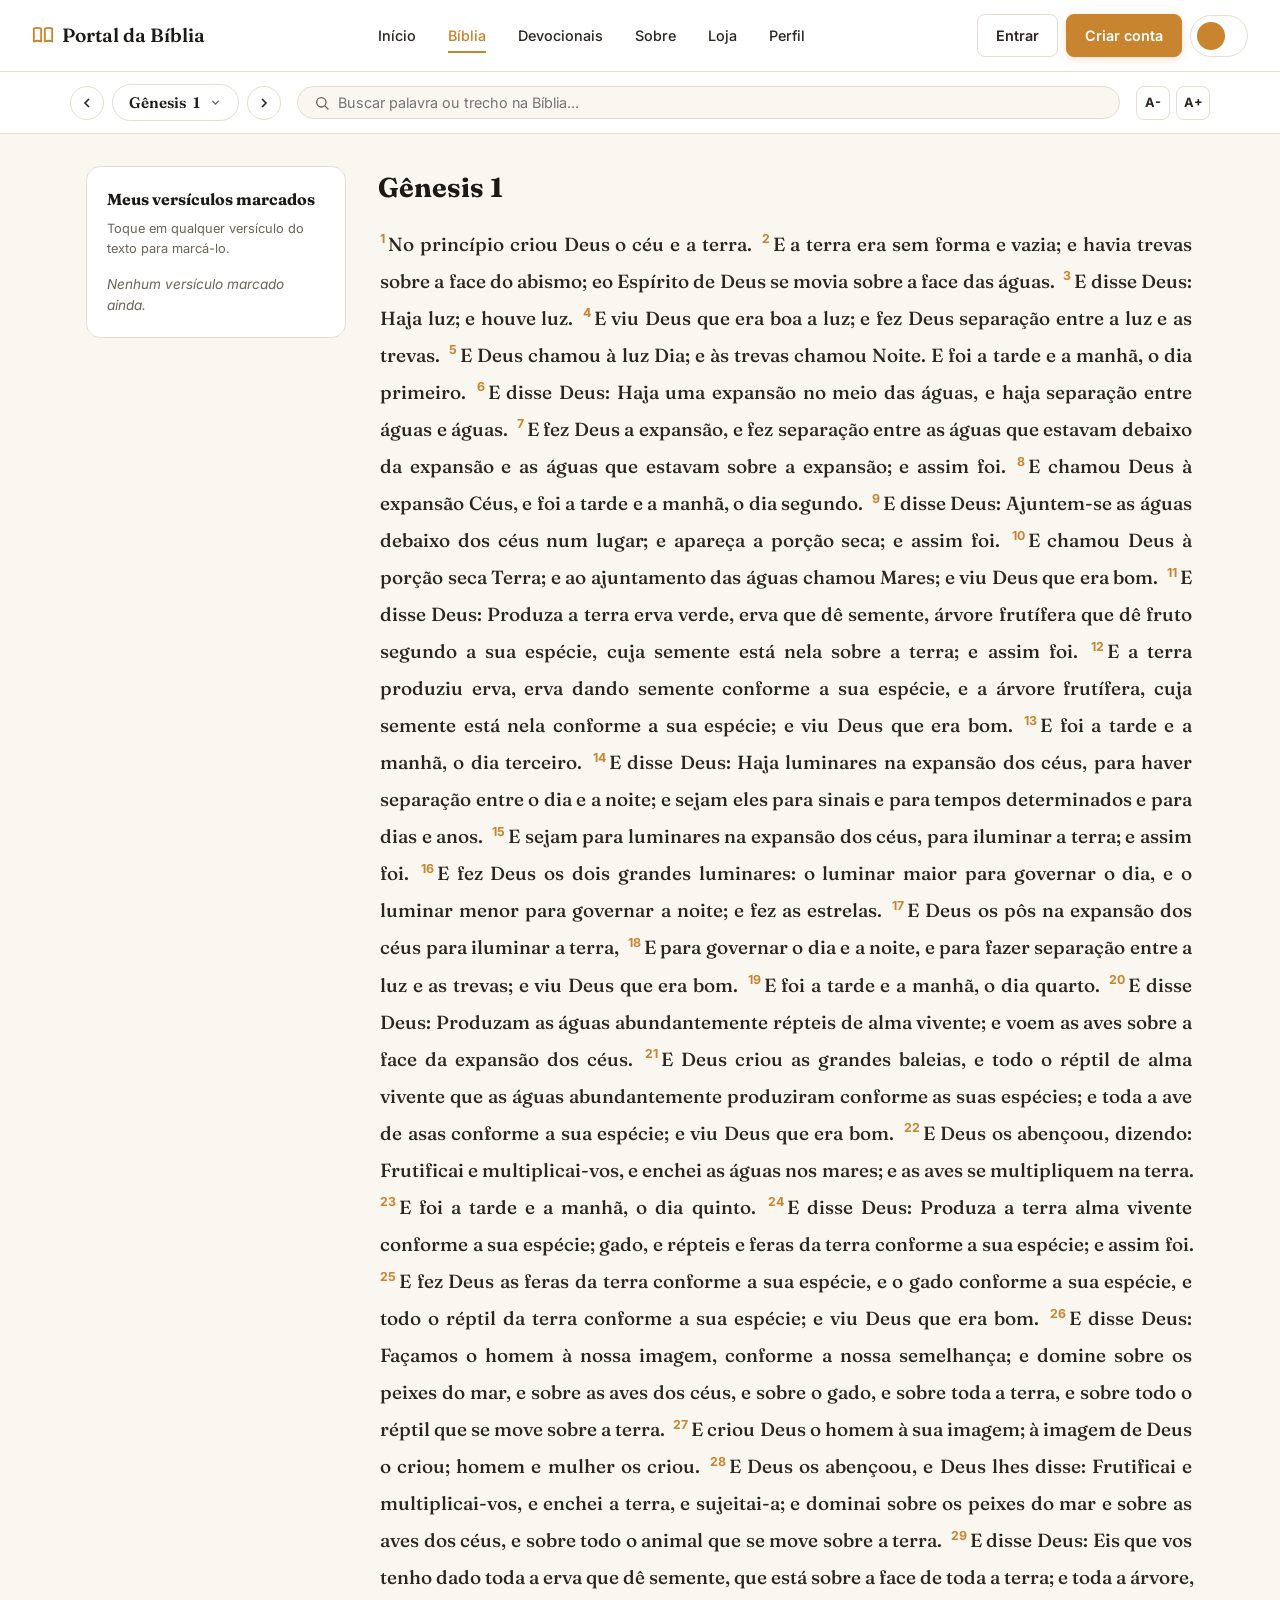
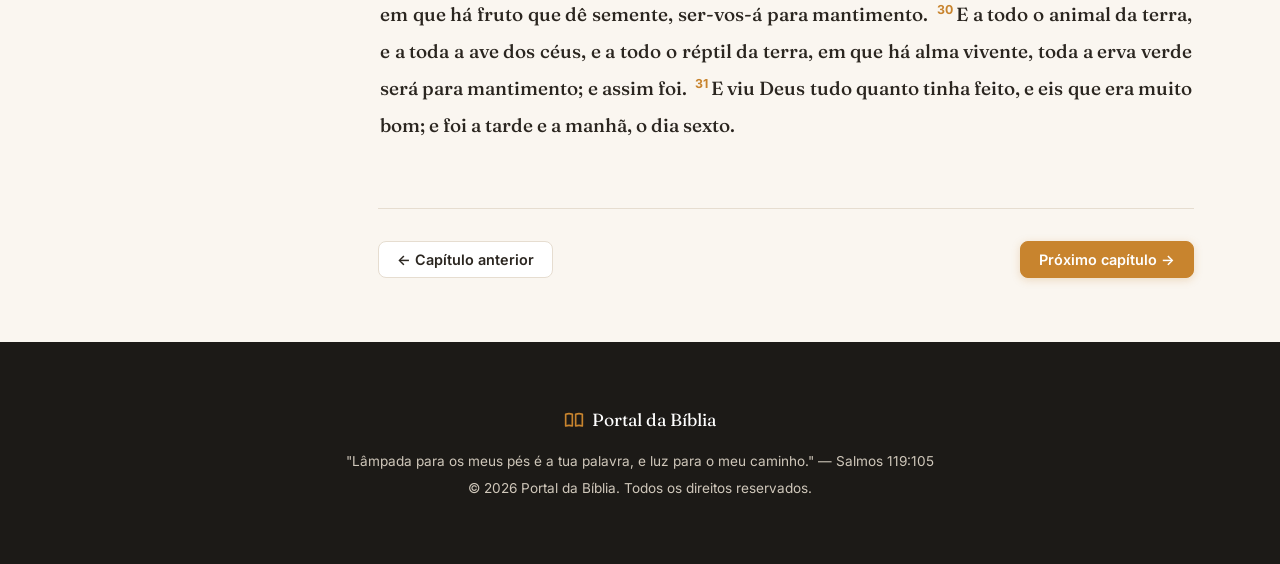
==== commit 360f6734: "Add files via upload" ====
--- a/bible.html
+++ b/bible.html
@@ -8,7 +8,7 @@
 <link rel="preconnect" href="https://fonts.googleapis.com">
 <link href="https://fonts.googleapis.com/css2?family=Fraunces:opsz,wght@9..144,500;9..144,600&family=Inter:wght@400;500;600&display=swap" rel="stylesheet">
 
-<link rel="stylesheet" href="style.css">
+<link rel="stylesheet" href="style_1.css">
 </head>
 
 <body>
--- a/style_1.css
+++ b/style_1.css
@@ -0,0 +1,1772 @@
+/* ============================================================
+   RESET BÁSICO
+============================================================ */
+* {
+  margin: 0;
+  padding: 0;
+  box-sizing: border-box;
+}
+
+/* ============================================================
+   VARIÁVEIS DE COR / TIPOGRAFIA
+============================================================ */
+:root {
+  --cor-primaria: #1c1a17;
+  --cor-secundaria: #c8842e;
+  --cor-secundaria-hover: #b3742a;
+  --cor-fundo: #faf6f0;
+  --cor-fundo-card: #ffffff;
+  --cor-texto: #2b2620;
+  --cor-texto-claro: #6b6355;
+  --cor-borda: #e6ddd0;
+  --cor-erro: #c0392b;
+  --cor-sucesso: #27ae60;
+
+  --fonte-titulo: 'Fraunces', 'Georgia', serif;
+  --fonte-texto: 'Inter', 'Segoe UI', Arial, sans-serif;
+
+  --radius: 8px;
+  --radius-lg: 14px;
+
+  --espaco-sm: 8px;
+  --espaco-md: 16px;
+  --espaco-lg: 32px;
+  --espaco-xl: 64px;
+
+  /* timing padrão das transições/animações */
+  --transicao: 0.2s ease;
+  --transicao-lenta: 0.4s cubic-bezier(0.22, 1, 0.36, 1);
+}
+
+html {
+  scroll-behavior: smooth;
+}
+
+body {
+  font-family: var(--fonte-texto);
+  color: var(--cor-texto);
+  background-color: var(--cor-fundo);
+  line-height: 1.6;
+}
+
+h1, h2, h3, h4, h5 {
+  font-family: var(--fonte-titulo);
+  color: var(--cor-primaria);
+}
+
+a {
+  color: inherit;
+  text-decoration: none;
+  transition: color var(--transicao);
+}
+
+img, svg {
+  display: block;
+}
+
+svg {
+  transition: transform var(--transicao), color var(--transicao);
+}
+
+button {
+  font-family: inherit;
+  cursor: pointer;
+  transition: background-color var(--transicao), color var(--transicao),
+    border-color var(--transicao), transform var(--transicao), box-shadow var(--transicao);
+}
+
+button:active {
+  transform: scale(0.97);
+}
+
+.section {
+  max-width: 1140px;
+  margin: 0 auto;
+  padding: var(--espaco-xl) var(--espaco-md);
+}
+
+/* ============================================================
+   ANIMAÇÕES REUTILIZÁVEIS
+============================================================ */
+@keyframes fadeInUp {
+  from {
+    opacity: 0;
+    transform: translateY(14px);
+  }
+  to {
+    opacity: 1;
+    transform: translateY(0);
+  }
+}
+
+@keyframes fadeIn {
+  from { opacity: 0; }
+  to { opacity: 1; }
+}
+
+@keyframes pulseSuave {
+  0%, 100% { opacity: 1; }
+  50% { opacity: 0.6; }
+}
+
+@keyframes shake {
+  0%, 100% { transform: translateX(0); }
+  25% { transform: translateX(-4px); }
+  75% { transform: translateX(4px); }
+}
+
+/* ============================================================
+   HEADER
+============================================================ */
+.site-header {
+  display: flex;
+  align-items: center;
+  justify-content: space-between;
+  gap: var(--espaco-md);
+  padding: 14px var(--espaco-lg);
+  background: #fff;
+  border-bottom: 1px solid var(--cor-borda);
+  position: sticky;
+  top: 0;
+  z-index: 50;
+  transition: box-shadow var(--transicao);
+}
+
+.site-header:hover {
+  box-shadow: 0 2px 12px rgba(0, 0, 0, 0.03);
+}
+
+.site-header .brand {
+  display: flex;
+  align-items: center;
+  gap: 8px;
+  font-family: var(--fonte-titulo);
+  font-weight: 600;
+  font-size: 1.2rem;
+  color: var(--cor-primaria);
+  white-space: nowrap;
+  transition: opacity var(--transicao);
+}
+
+.site-header .brand:hover {
+  opacity: 0.75;
+}
+
+.site-header .brand svg {
+  width: 22px;
+  height: 22px;
+  color: var(--cor-secundaria);
+  transition: transform var(--transicao-lenta);
+}
+
+.site-header .brand:hover svg {
+  transform: rotate(-8deg) scale(1.08);
+}
+
+.main-nav {
+  display: flex;
+  align-items: center;
+  gap: var(--espaco-lg);
+  flex-wrap: wrap;
+}
+
+.main-nav a {
+  position: relative;
+  display: flex;
+  align-items: center;
+  gap: 4px;
+  font-size: 0.9rem;
+  font-weight: 500;
+  color: var(--cor-texto);
+  padding: 4px 0;
+}
+
+.main-nav a::after {
+  content: "";
+  position: absolute;
+  left: 0;
+  bottom: -2px;
+  width: 0;
+  height: 2px;
+  background: var(--cor-secundaria);
+  transition: width var(--transicao-lenta);
+}
+
+.main-nav a svg {
+  width: 14px;
+  height: 14px;
+  transition: transform var(--transicao);
+}
+
+.main-nav a:hover svg {
+  transform: translateY(2px);
+}
+
+.main-nav a:hover,
+.main-nav a.active {
+  color: var(--cor-secundaria);
+}
+
+.main-nav a:hover::after,
+.main-nav a.active::after {
+  width: 100%;
+}
+
+.header-actions {
+  display: flex;
+  align-items: center;
+  gap: var(--espaco-sm);
+}
+
+/* chip "Minha conta", aparece no lugar de Entrar/Criar conta quando logado */
+.header-conta {
+  display: flex;
+  align-items: center;
+  gap: 8px;
+  padding: 6px 14px 6px 6px;
+  border: 1px solid var(--cor-borda);
+  border-radius: 50px;
+  background: #fff;
+  color: var(--cor-texto);
+  transition: border-color var(--transicao), background-color var(--transicao), transform var(--transicao);
+}
+
+.header-conta:hover {
+  border-color: var(--cor-secundaria);
+  background: var(--cor-fundo);
+  transform: translateY(-1px);
+}
+
+.header-conta-avatar {
+  width: 28px;
+  height: 28px;
+  border-radius: 50%;
+  background-color: var(--cor-secundaria);
+  background-size: cover;
+  background-position: center;
+  color: #fff;
+  font-family: var(--fonte-titulo);
+  font-weight: 700;
+  font-size: 0.75rem;
+  display: flex;
+  align-items: center;
+  justify-content: center;
+  flex-shrink: 0;
+}
+
+.header-conta-nome {
+  font-family: var(--fonte-titulo);
+  font-weight: 600;
+  font-size: 0.9rem;
+  max-width: 120px;
+  overflow: hidden;
+  text-overflow: ellipsis;
+  white-space: nowrap;
+}
+
+.icon-circle {
+  width: 38px;
+  height: 38px;
+  border-radius: 50%;
+  border: 1px solid var(--cor-borda);
+  background: #fff;
+  display: flex;
+  align-items: center;
+  justify-content: center;
+  color: var(--cor-texto);
+  transition: background-color var(--transicao), border-color var(--transicao), transform var(--transicao);
+}
+
+.icon-circle svg {
+  width: 18px;
+  height: 18px;
+}
+
+.icon-circle:hover {
+  background: var(--cor-fundo);
+  border-color: var(--cor-secundaria);
+  color: var(--cor-secundaria);
+  transform: scale(1.06);
+}
+
+.icon-circle:hover svg {
+  transform: scale(1.1);
+}
+
+.icon-circle:active {
+  transform: scale(0.94);
+}
+
+.btn-outline,
+.btn-solid {
+  padding: 9px 18px;
+  border-radius: var(--radius);
+  font-size: 0.9rem;
+  font-weight: 600;
+  white-space: nowrap;
+  display: inline-block;
+}
+
+.btn-outline {
+  border: 1px solid var(--cor-borda);
+  background: #fff;
+  color: var(--cor-texto);
+}
+
+.btn-outline:hover {
+  background: var(--cor-fundo);
+  border-color: var(--cor-secundaria);
+  color: var(--cor-secundaria);
+  transform: translateY(-1px);
+}
+
+.btn-solid {
+  background: var(--cor-secundaria);
+  color: #fff;
+  border: 1px solid var(--cor-secundaria);
+  box-shadow: 0 2px 8px rgba(200, 132, 46, 0.25);
+}
+
+.btn-solid:hover {
+  background: var(--cor-secundaria-hover);
+  transform: translateY(-1px);
+  box-shadow: 0 6px 16px rgba(200, 132, 46, 0.35);
+}
+
+.btn-outline:active,
+.btn-solid:active {
+  transform: translateY(0) scale(0.97);
+}
+
+/* ============================================================
+   HERO
+============================================================ */
+.hero {
+  background: linear-gradient(180deg, #f3e9da 0%, var(--cor-fundo) 100%);
+  padding: var(--espaco-xl) var(--espaco-md);
+  text-align: center;
+  overflow: hidden;
+}
+
+.hero-inner {
+  max-width: 640px;
+  margin: 0 auto;
+  animation: fadeInUp 0.6s ease both;
+}
+
+.hero h1 {
+  font-size: 2.4rem;
+  font-weight: 600;
+  margin-bottom: var(--espaco-sm);
+}
+
+.hero > .hero-inner > p:not(.verse-of-day) {
+  color: var(--cor-texto-claro);
+  font-size: 1.05rem;
+  margin-bottom: var(--espaco-lg);
+}
+
+.search-bar {
+  display: flex;
+  align-items: center;
+  gap: 10px;
+  background: #fff;
+  border: 1px solid var(--cor-borda);
+  border-radius: 50px;
+  padding: 8px 8px 8px 20px;
+  box-shadow: 0 4px 20px rgba(0, 0, 0, 0.04);
+  transition: box-shadow var(--transicao), border-color var(--transicao);
+}
+
+.search-bar:focus-within {
+  border-color: var(--cor-secundaria);
+  box-shadow: 0 6px 24px rgba(200, 132, 46, 0.18);
+}
+
+.search-bar svg {
+  width: 18px;
+  height: 18px;
+  color: var(--cor-texto-claro);
+  flex-shrink: 0;
+}
+
+.search-bar:focus-within svg {
+  color: var(--cor-secundaria);
+}
+
+.search-bar input {
+  flex: 1;
+  border: none;
+  outline: none;
+  font-size: 0.95rem;
+  font-family: inherit;
+  background: transparent;
+}
+
+.search-bar button {
+  padding: 11px 24px;
+  border: none;
+  border-radius: 50px;
+  background: var(--cor-secundaria);
+  color: #fff;
+  font-weight: 600;
+  font-size: 0.9rem;
+}
+
+.search-bar button:hover {
+  background: var(--cor-secundaria-hover);
+  box-shadow: 0 4px 14px rgba(200, 132, 46, 0.35);
+}
+
+.verse-of-day {
+  display: flex;
+  align-items: center;
+  justify-content: center;
+  gap: 8px;
+  margin-top: var(--espaco-lg);
+  font-size: 0.9rem;
+  color: var(--cor-texto-claro);
+  animation: fadeIn 1s ease 0.3s both;
+}
+
+.verse-of-day svg {
+  width: 16px;
+  height: 16px;
+  color: var(--cor-secundaria);
+  flex-shrink: 0;
+  animation: pulseSuave 3s ease-in-out infinite;
+}
+
+.verse-of-day strong {
+  color: var(--cor-primaria);
+}
+
+/* ============================================================
+   AÇÕES RÁPIDAS (quick-grid)
+============================================================ */
+.quick-grid {
+  display: grid;
+  grid-template-columns: repeat(4, 1fr);
+  gap: var(--espaco-md);
+}
+
+.quick-card {
+  background: #fff;
+  border: 1px solid var(--cor-borda);
+  border-radius: var(--radius-lg);
+  padding: var(--espaco-lg) var(--espaco-md);
+  transition: transform var(--transicao-lenta), box-shadow var(--transicao-lenta), border-color var(--transicao);
+  animation: fadeInUp 0.5s ease both;
+}
+
+.quick-grid .quick-card:nth-child(1) { animation-delay: 0.05s; }
+.quick-grid .quick-card:nth-child(2) { animation-delay: 0.1s; }
+.quick-grid .quick-card:nth-child(3) { animation-delay: 0.15s; }
+.quick-grid .quick-card:nth-child(4) { animation-delay: 0.2s; }
+
+.quick-card:hover {
+  transform: translateY(-6px);
+  box-shadow: 0 16px 32px rgba(28, 26, 23, 0.08);
+  border-color: var(--cor-secundaria);
+}
+
+.quick-card .icon {
+  width: 44px;
+  height: 44px;
+  border-radius: 50%;
+  background: #f3e9da;
+  color: var(--cor-secundaria);
+  display: flex;
+  align-items: center;
+  justify-content: center;
+  margin-bottom: var(--espaco-md);
+  transition: transform var(--transicao-lenta), background-color var(--transicao);
+}
+
+.quick-card:hover .icon {
+  transform: scale(1.12) rotate(-6deg);
+  background: var(--cor-secundaria);
+  color: #fff;
+}
+
+.quick-card .icon svg {
+  width: 20px;
+  height: 20px;
+}
+
+.quick-card h3 {
+  font-size: 1.05rem;
+  margin-bottom: 4px;
+}
+
+.quick-card p {
+  color: var(--cor-texto-claro);
+  font-size: 0.85rem;
+  margin-bottom: var(--espaco-sm);
+}
+
+.quick-card .arrow {
+  display: inline-block;
+  font-size: 0.85rem;
+  font-weight: 600;
+  color: var(--cor-secundaria);
+  transition: transform var(--transicao);
+}
+
+.quick-card:hover .arrow {
+  transform: translateX(4px);
+}
+
+/* ============================================================
+   SEÇÃO COM CABEÇALHO (título + "ver todos")
+============================================================ */
+.section-head {
+  display: flex;
+  align-items: flex-end;
+  justify-content: space-between;
+  margin-bottom: var(--espaco-lg);
+  flex-wrap: wrap;
+  gap: var(--espaco-sm);
+}
+
+.section-head h2 {
+  font-size: 1.6rem;
+  margin-bottom: 4px;
+}
+
+.section-head p {
+  color: var(--cor-texto-claro);
+  font-size: 0.9rem;
+}
+
+.see-all {
+  position: relative;
+  font-size: 0.9rem;
+  font-weight: 600;
+  color: var(--cor-secundaria);
+  white-space: nowrap;
+  transition: transform var(--transicao);
+}
+
+.see-all:hover {
+  transform: translateX(3px);
+}
+
+/* ============================================================
+   PLANOS DE LEITURA
+============================================================ */
+.plans-grid {
+  display: grid;
+  grid-template-columns: repeat(4, 1fr);
+  gap: var(--espaco-md);
+}
+
+.plan-card {
+  position: relative;
+  height: 160px;
+  border-radius: var(--radius-lg);
+  overflow: hidden;
+  display: flex;
+  align-items: flex-end;
+  padding: var(--espaco-md);
+  transition: transform var(--transicao-lenta), box-shadow var(--transicao-lenta);
+  animation: fadeInUp 0.5s ease both;
+}
+
+.plans-grid .plan-card:nth-child(1) { animation-delay: 0.05s; }
+.plans-grid .plan-card:nth-child(2) { animation-delay: 0.1s; }
+.plans-grid .plan-card:nth-child(3) { animation-delay: 0.15s; }
+.plans-grid .plan-card:nth-child(4) { animation-delay: 0.2s; }
+
+.plan-card::before {
+  content: "";
+  position: absolute;
+  inset: 0;
+  background: linear-gradient(180deg, rgba(28, 26, 23, 0) 30%, rgba(28, 26, 23, 0.75) 100%);
+  transition: background var(--transicao);
+}
+
+.plan-card:hover {
+  transform: translateY(-6px) scale(1.02);
+  box-shadow: 0 18px 34px rgba(28, 26, 23, 0.18);
+}
+
+.plan-card:hover::before {
+  background: linear-gradient(180deg, rgba(28, 26, 23, 0.1) 20%, rgba(28, 26, 23, 0.82) 100%);
+}
+
+.plan-card div {
+  position: relative;
+  z-index: 1;
+}
+
+.plan-card h4 {
+  color: #fff;
+  font-size: 1.05rem;
+  margin-bottom: 4px;
+}
+
+.plan-card span {
+  display: flex;
+  align-items: center;
+  gap: 6px;
+  color: #fff;
+  font-size: 0.8rem;
+  opacity: 0.9;
+}
+
+.plan-card span svg {
+  width: 14px;
+  height: 14px;
+}
+
+/* cores de fundo por plano (substituir por imagem de fundo se preferir) */
+.plan-card.p1 { background: linear-gradient(145deg, #b3742a, #7c4f1c); }
+.plan-card.p2 { background: linear-gradient(145deg, #8a6b4d, #5a4530); }
+.plan-card.p3 { background: linear-gradient(145deg, #c8842e, #9c631f); }
+.plan-card.p4 { background: linear-gradient(145deg, #6b5b47, #3d3225); }
+
+/* ============================================================
+   FAIXA DE BENEFÍCIOS
+============================================================ */
+.feature-strip {
+  background: #f3e9da;
+}
+
+.feature-strip .section {
+  display: grid;
+  grid-template-columns: repeat(4, 1fr);
+  gap: var(--espaco-lg);
+  padding-top: var(--espaco-lg);
+  padding-bottom: var(--espaco-lg);
+}
+
+.feature-item {
+  display: flex;
+  align-items: center;
+  gap: var(--espaco-sm);
+  transition: transform var(--transicao);
+}
+
+.feature-item:hover {
+  transform: translateY(-3px);
+}
+
+.feature-item .icon {
+  width: 42px;
+  height: 42px;
+  border-radius: 50%;
+  background: #fff;
+  color: var(--cor-secundaria);
+  display: flex;
+  align-items: center;
+  justify-content: center;
+  flex-shrink: 0;
+  transition: transform var(--transicao-lenta), box-shadow var(--transicao);
+}
+
+.feature-item:hover .icon {
+  transform: rotate(-8deg) scale(1.08);
+  box-shadow: 0 6px 16px rgba(28, 26, 23, 0.1);
+}
+
+.feature-item .icon svg {
+  width: 20px;
+  height: 20px;
+}
+
+.feature-item h5 {
+  font-size: 0.9rem;
+  margin-bottom: 2px;
+}
+
+.feature-item p {
+  color: var(--cor-texto-claro);
+  font-size: 0.8rem;
+}
+
+/* ============================================================
+   FOOTER
+============================================================ */
+.site-footer {
+  background: var(--cor-primaria);
+  color: #fff;
+  text-align: center;
+  padding: var(--espaco-xl) var(--espaco-md);
+}
+
+.site-footer .brand {
+  display: flex;
+  align-items: center;
+  justify-content: center;
+  gap: 8px;
+  font-family: var(--fonte-titulo);
+  font-size: 1.1rem;
+  margin-bottom: var(--espaco-md);
+  transition: opacity var(--transicao);
+}
+
+.site-footer .brand:hover {
+  opacity: 0.8;
+}
+
+.site-footer .brand svg {
+  width: 20px;
+  height: 20px;
+  color: var(--cor-secundaria);
+  transition: transform var(--transicao-lenta);
+}
+
+.site-footer .brand:hover svg {
+  transform: rotate(-8deg) scale(1.08);
+}
+
+.site-footer p {
+  color: #cfc7ba;
+  font-size: 0.85rem;
+  margin-top: 6px;
+}
+
+/* ============================================================
+   PÁGINAS SIMPLES: LOGIN / CADASTRO / PERFIL (painel)
+   (container + card centralizados)
+============================================================ */
+.container {
+  min-height: 100vh;
+  display: flex;
+  align-items: center;
+  justify-content: center;
+  padding: 24px;
+}
+
+.card {
+  background: var(--cor-fundo-card);
+  border: 1px solid var(--cor-borda);
+  border-radius: 12px;
+  box-shadow: 0 4px 24px rgba(0, 0, 0, 0.05);
+  padding: 40px;
+  width: 100%;
+  max-width: 420px;
+  transition: box-shadow var(--transicao-lenta);
+  animation: fadeInUp 0.5s ease both;
+}
+
+.card:hover {
+  box-shadow: 0 10px 34px rgba(0, 0, 0, 0.08);
+}
+
+.card h1 {
+  font-size: 1.8rem;
+  margin-bottom: 6px;
+}
+
+.card .subtitle {
+  color: var(--cor-texto-claro);
+  font-size: 0.95rem;
+  margin-bottom: 28px;
+}
+
+.card form {
+  display: flex;
+  flex-direction: column;
+}
+
+.card form label {
+  font-size: 0.9rem;
+  font-weight: 600;
+  color: var(--cor-texto);
+  margin-bottom: 6px;
+  margin-top: 16px;
+}
+
+.card form label:first-of-type {
+  margin-top: 0;
+}
+
+.card form input {
+  padding: 12px 14px;
+  border: 1px solid var(--cor-borda);
+  border-radius: var(--radius);
+  font-size: 1rem;
+  font-family: inherit;
+  color: var(--cor-texto);
+  background: var(--cor-fundo-card);
+  transition: border-color var(--transicao), box-shadow var(--transicao), transform var(--transicao);
+}
+
+.card form input:hover {
+  border-color: #d8cbb5;
+}
+
+.card form input:focus {
+  outline: none;
+  border-color: var(--cor-secundaria);
+  box-shadow: 0 0 0 3px rgba(200, 132, 46, 0.15);
+}
+
+.card form input::placeholder {
+  color: #a89f8f;
+}
+
+.card form input:invalid:not(:placeholder-shown):not(:focus) {
+  border-color: var(--cor-erro);
+}
+
+.card form button {
+  margin-top: 24px;
+  padding: 13px 20px;
+  background-color: var(--cor-secundaria);
+  color: #fff;
+  border: none;
+  border-radius: var(--radius);
+  font-size: 1rem;
+  font-weight: 600;
+  box-shadow: 0 2px 10px rgba(200, 132, 46, 0.25);
+}
+
+.card form button:hover {
+  background-color: var(--cor-secundaria-hover);
+  transform: translateY(-1px);
+  box-shadow: 0 8px 20px rgba(200, 132, 46, 0.35);
+}
+
+.card form button:active {
+  transform: translateY(0) scale(0.98);
+}
+
+.card form button:disabled {
+  opacity: 0.6;
+  cursor: not-allowed;
+  transform: none;
+  box-shadow: none;
+}
+
+.link-text {
+  text-align: center;
+  margin-top: 20px;
+  font-size: 0.9rem;
+  color: var(--cor-texto-claro);
+}
+
+.link-text a {
+  position: relative;
+  color: var(--cor-secundaria);
+  font-weight: 600;
+}
+
+.link-text a::after {
+  content: "";
+  position: absolute;
+  left: 0;
+  bottom: -2px;
+  width: 0;
+  height: 1px;
+  background: var(--cor-secundaria);
+  transition: width var(--transicao-lenta);
+}
+
+.link-text a:hover::after {
+  width: 100%;
+}
+
+#mensagem {
+  text-align: center;
+  margin-top: 16px;
+  font-size: 0.9rem;
+  min-height: 1.2em;
+  transition: color var(--transicao);
+}
+
+#mensagem.erro {
+  color: var(--cor-erro);
+  animation: shake 0.35s ease;
+}
+
+#mensagem.sucesso {
+  color: var(--cor-sucesso);
+  animation: fadeIn 0.3s ease;
+}
+
+/* ---- Perfil / painel do usuário ---- */
+.painel-info {
+  background: var(--cor-fundo);
+  border: 1px solid var(--cor-borda);
+  border-radius: var(--radius);
+  padding: 16px 18px;
+  margin-bottom: 20px;
+  transition: border-color var(--transicao);
+}
+
+.painel-info:hover {
+  border-color: var(--cor-secundaria);
+}
+
+.painel-info p {
+  font-size: 0.95rem;
+  padding: 6px 0;
+}
+
+.painel-info p strong {
+  color: var(--cor-primaria);
+  margin-right: 6px;
+}
+
+.painel-info span {
+  color: var(--cor-texto-claro);
+}
+
+#btnSair {
+  width: 100%;
+  padding: 13px 20px;
+  background: transparent;
+  border: 1px solid var(--cor-borda);
+  border-radius: var(--radius);
+  color: var(--cor-erro);
+  font-size: 1rem;
+  font-weight: 600;
+}
+
+#btnSair:hover {
+  background-color: #fbe6e6;
+  border-color: var(--cor-erro);
+  transform: translateY(-1px);
+}
+
+#btnSair:active {
+  transform: translateY(0) scale(0.98);
+}
+
+/* ============================================================
+   RESPONSIVO
+============================================================ */
+@media (max-width: 900px) {
+  .quick-grid,
+  .plans-grid {
+    grid-template-columns: repeat(2, 1fr);
+  }
+
+  .feature-strip .section {
+    grid-template-columns: repeat(2, 1fr);
+  }
+
+  .main-nav {
+    width: 100%;
+    order: 3;
+    justify-content: flex-start;
+    overflow-x: auto;
+    gap: var(--espaco-md);
+    padding-bottom: 4px;
+    -webkit-overflow-scrolling: touch;
+  }
+
+  .main-nav a {
+    white-space: nowrap;
+  }
+
+  .site-header {
+    flex-wrap: wrap;
+  }
+}
+
+@media (max-width: 480px) {
+  .quick-grid,
+  .plans-grid,
+  .feature-strip .section {
+    grid-template-columns: 1fr;
+  }
+
+  .card {
+    padding: 28px 24px;
+  }
+
+  .hero h1 {
+    font-size: 1.8rem;
+  }
+}
+
+/* ============================================================
+   BÍBLIA ONLINE (bible.html)
+============================================================ */
+.bible-toolbar {
+  position: sticky;
+  top: 65px;
+  z-index: 40;
+  background: #fff;
+  border-bottom: 1px solid var(--cor-borda);
+  padding: 12px var(--espaco-lg);
+}
+
+.bible-toolbar-inner {
+  max-width: 1140px;
+  margin: 0 auto;
+  display: flex;
+  align-items: center;
+  gap: var(--espaco-md);
+  flex-wrap: wrap;
+}
+
+.bible-nav-group {
+  display: flex;
+  align-items: center;
+  gap: 8px;
+}
+
+.icon-nav {
+  width: 34px;
+  height: 34px;
+  border-radius: 50%;
+  border: 1px solid var(--cor-borda);
+  background: #fff;
+  display: flex;
+  align-items: center;
+  justify-content: center;
+  color: var(--cor-texto);
+  flex-shrink: 0;
+  transition: background-color var(--transicao), border-color var(--transicao), transform var(--transicao);
+}
+
+.icon-nav svg {
+  width: 16px;
+  height: 16px;
+}
+
+.icon-nav:hover {
+  background: var(--cor-fundo);
+  border-color: var(--cor-secundaria);
+  color: var(--cor-secundaria);
+  transform: scale(1.05);
+}
+
+.icon-nav:active {
+  transform: scale(0.94);
+}
+
+.bible-posicao {
+  display: flex;
+  align-items: center;
+  gap: 7px;
+  padding: 8px 16px;
+  border: 1px solid var(--cor-borda);
+  border-radius: 50px;
+  background: #fff;
+  font-family: var(--fonte-titulo);
+  font-weight: 600;
+  font-size: 0.95rem;
+  color: var(--cor-primaria);
+  white-space: nowrap;
+  transition: border-color var(--transicao), box-shadow var(--transicao), transform var(--transicao);
+}
+
+.bible-posicao svg {
+  width: 13px;
+  height: 13px;
+  color: var(--cor-texto-claro);
+  margin-left: 2px;
+}
+
+.bible-posicao:hover {
+  border-color: var(--cor-secundaria);
+  box-shadow: 0 4px 14px rgba(200, 132, 46, 0.15);
+}
+
+.bible-posicao:active {
+  transform: scale(0.97);
+}
+
+/* ---- painel de índice: livros e capítulos ---- */
+.indice-overlay {
+  position: fixed;
+  inset: 0;
+  background: rgba(28, 26, 23, 0.55);
+  backdrop-filter: blur(2px);
+  display: flex;
+  align-items: center;
+  justify-content: center;
+  z-index: 200;
+  padding: 20px;
+  animation: fadeIn 0.2s ease;
+}
+
+.indice-overlay.hidden {
+  display: none;
+}
+
+.indice-modal {
+  background: #fff;
+  border-radius: var(--radius-lg);
+  width: 100%;
+  max-width: 640px;
+  max-height: 80vh;
+  display: flex;
+  flex-direction: column;
+  overflow: hidden;
+  box-shadow: 0 20px 60px rgba(0, 0, 0, 0.3);
+  animation: fadeInUp 0.3s ease both;
+}
+
+.indice-header {
+  display: flex;
+  align-items: center;
+  justify-content: space-between;
+  gap: 10px;
+  padding: 16px 20px;
+  border-bottom: 1px solid var(--cor-borda);
+}
+
+.indice-header h3 {
+  flex: 1;
+  text-align: center;
+  font-size: 1.05rem;
+}
+
+.indice-voltar,
+.indice-fechar {
+  border: none;
+  background: transparent;
+  font-weight: 600;
+  font-size: 0.85rem;
+  white-space: nowrap;
+  color: var(--cor-secundaria);
+  transition: opacity var(--transicao);
+}
+
+.indice-voltar.hidden {
+  visibility: hidden;
+}
+
+.indice-voltar:hover {
+  text-decoration: underline;
+}
+
+.indice-fechar {
+  font-size: 1.1rem;
+  color: var(--cor-texto-claro);
+}
+
+.indice-fechar:hover {
+  color: var(--cor-erro);
+}
+
+.indice-livros,
+.indice-capitulos {
+  padding: 20px;
+  overflow-y: auto;
+}
+
+.indice-capitulos.hidden,
+.indice-livros.hidden {
+  display: none;
+}
+
+.indice-grupo-titulo {
+  font-family: var(--fonte-titulo);
+  font-size: 0.8rem;
+  text-transform: uppercase;
+  letter-spacing: 0.06em;
+  color: var(--cor-texto-claro);
+  margin: 20px 0 10px;
+}
+
+.indice-grupo-titulo:first-child {
+  margin-top: 0;
+}
+
+.indice-livros-grid {
+  display: grid;
+  grid-template-columns: repeat(auto-fill, minmax(120px, 1fr));
+  gap: 8px;
+}
+
+.indice-livro-btn {
+  padding: 10px 12px;
+  border: 1px solid var(--cor-borda);
+  border-radius: var(--radius);
+  background: #fff;
+  font-size: 0.85rem;
+  text-align: left;
+  color: var(--cor-texto);
+  transition: border-color var(--transicao), background-color var(--transicao), transform var(--transicao);
+}
+
+.indice-livro-btn:hover {
+  border-color: var(--cor-secundaria);
+  background: var(--cor-fundo);
+  transform: translateY(-1px);
+}
+
+.indice-capitulos-grid {
+  display: grid;
+  grid-template-columns: repeat(auto-fill, minmax(44px, 1fr));
+  gap: 8px;
+}
+
+.indice-capitulo-btn {
+  aspect-ratio: 1;
+  border: 1px solid var(--cor-borda);
+  border-radius: var(--radius);
+  background: #fff;
+  font-weight: 600;
+  color: var(--cor-texto);
+  transition: border-color var(--transicao), background-color var(--transicao), transform var(--transicao);
+}
+
+.indice-capitulo-btn:hover {
+  border-color: var(--cor-secundaria);
+  color: var(--cor-secundaria);
+  transform: scale(1.08);
+}
+
+.indice-capitulo-btn.capitulo-ativo {
+  background: var(--cor-secundaria);
+  border-color: var(--cor-secundaria);
+  color: #fff;
+}
+
+.bible-search {
+  flex: 1;
+  min-width: 220px;
+  display: flex;
+  align-items: center;
+  gap: 8px;
+  background: var(--cor-fundo);
+  border: 1px solid var(--cor-borda);
+  border-radius: 50px;
+  padding: 7px 16px;
+  transition: box-shadow var(--transicao), border-color var(--transicao);
+}
+
+.bible-search:focus-within {
+  border-color: var(--cor-secundaria);
+  box-shadow: 0 4px 16px rgba(200, 132, 46, 0.15);
+  background: #fff;
+}
+
+.bible-search svg {
+  width: 16px;
+  height: 16px;
+  color: var(--cor-texto-claro);
+  flex-shrink: 0;
+}
+
+.bible-search input {
+  flex: 1;
+  border: none;
+  outline: none;
+  background: transparent;
+  font-family: inherit;
+  font-size: 0.9rem;
+}
+
+.font-controls {
+  display: flex;
+  gap: 6px;
+}
+
+.font-controls button {
+  width: 34px;
+  height: 34px;
+  border-radius: var(--radius);
+  border: 1px solid var(--cor-borda);
+  background: #fff;
+  font-weight: 700;
+  font-size: 0.8rem;
+  color: var(--cor-texto);
+  transition: background-color var(--transicao), border-color var(--transicao), transform var(--transicao);
+}
+
+.font-controls button:hover {
+  background: var(--cor-fundo);
+  border-color: var(--cor-secundaria);
+  color: var(--cor-secundaria);
+}
+
+/* ---- layout principal ---- */
+.bible-layout {
+  max-width: 1140px;
+  margin: 0 auto;
+  padding: var(--espaco-lg) var(--espaco-md) var(--espaco-xl);
+  display: grid;
+  grid-template-columns: 260px 1fr;
+  gap: var(--espaco-lg);
+  align-items: start;
+}
+
+.bible-sidebar {
+  position: sticky;
+  top: 130px;
+  background: #fff;
+  border: 1px solid var(--cor-borda);
+  border-radius: var(--radius-lg);
+  padding: 20px;
+  max-height: calc(100vh - 150px);
+  overflow-y: auto;
+}
+
+.bible-sidebar h3 {
+  font-size: 1rem;
+  margin-bottom: 6px;
+}
+
+.sidebar-hint {
+  font-size: 0.8rem;
+  color: var(--cor-texto-claro);
+  margin-bottom: 14px;
+}
+
+.marcados-list {
+  list-style: none;
+  display: flex;
+  flex-direction: column;
+  gap: 10px;
+}
+
+.marcados-vazio {
+  font-size: 0.85rem;
+  color: var(--cor-texto-claro);
+  font-style: italic;
+}
+
+.marcado-item {
+  position: relative;
+  padding: 10px 26px 10px 12px;
+  border: 1px solid var(--cor-borda);
+  border-radius: var(--radius);
+  cursor: pointer;
+  transition: border-color var(--transicao), background-color var(--transicao), transform var(--transicao);
+  animation: fadeIn 0.3s ease;
+}
+
+.marcado-item:hover {
+  border-color: var(--cor-secundaria);
+  background: var(--cor-fundo);
+  transform: translateX(2px);
+}
+
+.marcado-ref {
+  display: block;
+  font-family: var(--fonte-titulo);
+  font-weight: 600;
+  font-size: 0.85rem;
+  color: var(--cor-secundaria);
+  margin-bottom: 3px;
+}
+
+.marcado-texto {
+  display: -webkit-box;
+  -webkit-line-clam: 2;
+  -webkit-box-orient: vertical;
+  overflow: hidden;
+  font-size: 0.8rem;
+  color: var(--cor-texto-claro);
+}
+
+.marcado-remover {
+  position: absolute;
+  top: 8px;
+  right: 8px;
+  width: 18px;
+  height: 18px;
+  border: none;
+  background: transparent;
+  color: var(--cor-texto-claro);
+  font-size: 0.7rem;
+  line-height: 1;
+  transition: color var(--transicao), transform var(--transicao);
+}
+
+.marcado-remover:hover {
+  color: var(--cor-erro);
+  transform: scale(1.2);
+}
+
+/* ---- área de leitura ---- */
+.bible-reader {
+  min-width: 0;
+}
+
+#tituloCapitulo {
+  font-size: 1.7rem;
+  margin-bottom: var(--espaco-md);
+  animation: fadeInUp 0.4s ease both;
+}
+
+.versiculos {
+  font-size: 19px;
+  animation: fadeIn 0.4s ease both;
+}
+
+.carregando {
+  color: var(--cor-texto-claro);
+  font-style: italic;
+}
+
+.erro-carregamento {
+  color: var(--cor-erro);
+  background: #fdecea;
+  border: 1px solid #f5c6c2;
+  border-radius: var(--radius);
+  padding: 16px;
+}
+
+/* texto corrido, como a página de uma bíblia impressa */
+.pagina-texto {
+  font-family: var(--fonte-titulo);
+  font-weight: 500;
+  line-height: 1.95;
+  color: var(--cor-texto);
+  text-align: justify;
+}
+
+.versiculo {
+  cursor: pointer;
+  border-radius: 4px;
+  padding: 1px 2px;
+  box-decoration-break: clone;
+  -webkit-box-decoration-break: clone;
+  transition: background-color var(--transicao);
+}
+
+.versiculo:hover {
+  background: var(--cor-fundo);
+}
+
+.versiculo .num {
+  font-family: var(--fonte-texto);
+  font-weight: 700;
+  font-size: 0.65em;
+  color: var(--cor-secundaria);
+  margin-right: 3px;
+  user-select: none;
+  vertical-align: super;
+}
+
+.versiculo.marcado {
+  background: #f3dfa8;
+}
+
+.versiculo.destacado-temp {
+  animation: pulseSuave 0.9s ease 2;
+  background: #ecc978;
+}
+
+.chapter-footer-nav {
+  display: flex;
+  justify-content: space-between;
+  gap: var(--espaco-md);
+  margin-top: var(--espaco-xl);
+  padding-top: var(--espaco-lg);
+  border-top: 1px solid var(--cor-borda);
+}
+
+/* ---- resultados de busca ---- */
+.search-results.hidden,
+#areaLeitura.hidden {
+  display: none;
+}
+
+.search-results-head {
+  display: flex;
+  align-items: center;
+  justify-content: space-between;
+  margin-bottom: var(--espaco-md);
+}
+
+.link-fechar {
+  border: none;
+  background: transparent;
+  color: var(--cor-secundaria);
+  font-weight: 600;
+  font-size: 0.85rem;
+}
+
+.link-fechar:hover {
+  text-decoration: underline;
+}
+
+.resultado-item {
+  padding: 12px 14px;
+  border: 1px solid var(--cor-borda);
+  border-radius: var(--radius);
+  margin-bottom: 10px;
+  cursor: pointer;
+  line-height: 1.6;
+  transition: border-color var(--transicao), background-color var(--transicao), transform var(--transicao);
+  animation: fadeInUp 0.3s ease both;
+}
+
+.resultado-item:hover {
+  border-color: var(--cor-secundaria);
+  background: var(--cor-fundo);
+  transform: translateX(3px);
+}
+
+.resultado-item strong {
+  color: var(--cor-secundaria);
+}
+
+.sem-resultados {
+  color: var(--cor-texto-claro);
+  font-style: italic;
+}
+
+/* ---- responsivo: bíblia ---- */
+@media (max-width: 900px) {
+  .bible-layout {
+    grid-template-columns: 1fr;
+  }
+
+  .bible-sidebar {
+    position: static;
+    max-height: none;
+    order: 2;
+  }
+
+  .bible-toolbar {
+    top: 0;
+  }
+}
+
+@media (max-width: 600px) {
+  .bible-toolbar-inner {
+    flex-direction: column;
+    align-items: stretch;
+  }
+
+  .bible-nav-group {
+    justify-content: space-between;
+  }
+
+  .bible-posicao {
+    flex: 1;
+    justify-content: center;
+  }
+
+  .indice-modal {
+    max-height: 88vh;
+  }
+}
+
+/* ============================================================
+   PERFIL (perfil.html) — estilo "cartão de rede social"
+============================================================ */
+.perfil-page {
+  max-width: 780px;
+  margin: 0 auto;
+  padding: var(--espaco-xl) var(--espaco-md);
+  min-height: 50vh;
+}
+
+.perfil-container {
+  animation: fadeInUp 0.35s ease both;
+}
+
+.perfil-cabecalho {
+  display: flex;
+  align-items: flex-start;
+  gap: var(--espaco-lg);
+  background: #fff;
+  border: 1px solid var(--cor-borda);
+  border-radius: var(--radius-lg);
+  padding: var(--espaco-lg);
+}
+
+.perfil-avatar {
+  position: relative;
+  width: 96px;
+  height: 96px;
+  border-radius: 50%;
+  overflow: hidden;
+  flex-shrink: 0;
+  background: var(--cor-fundo);
+  border: 2px solid var(--cor-borda);
+  display: flex;
+  align-items: center;
+  justify-content: center;
+}
+
+.perfil-avatar img {
+  width: 100%;
+  height: 100%;
+  object-fit: cover;
+}
+
+.perfil-iniciais {
+  font-family: var(--fonte-titulo);
+  font-weight: 700;
+  font-size: 2rem;
+  color: var(--cor-secundaria);
+}
+
+.perfil-dados {
+  flex: 1;
+  min-width: 0;
+}
+
+.perfil-linha-topo {
+  display: flex;
+  align-items: center;
+  flex-wrap: wrap;
+  gap: 10px;
+  margin-bottom: 12px;
+}
+
+.perfil-linha-topo h1 {
+  font-size: 1.4rem;
+  margin: 0;
+  margin-right: auto;
+}
+
+.btn-secundario {
+  padding: 8px 16px;
+  border-radius: var(--radius);
+  border: 1px solid var(--cor-borda);
+  background: #fff;
+  font-weight: 600;
+  font-size: 0.85rem;
+  color: var(--cor-texto);
+  transition: border-color var(--transicao), background-color var(--transicao), transform var(--transicao);
+}
+
+.btn-secundario:hover {
+  border-color: var(--cor-secundaria);
+  color: var(--cor-secundaria);
+  background: var(--cor-fundo);
+  transform: translateY(-1px);
+}
+
+.btn-sair {
+  color: var(--cor-erro);
+  border-color: #f3c9c4;
+}
+
+.btn-sair:hover {
+  border-color: var(--cor-erro);
+  color: var(--cor-erro);
+  background: #fdecea;
+}
+
+.perfil-badges {
+  display: flex;
+  flex-wrap: wrap;
+  gap: 8px;
+  margin-bottom: 10px;
+}
+
+.badge {
+  display: flex;
+  align-items: center;
+  gap: 6px;
+  padding: 5px 12px;
+  border-radius: 50px;
+  background: var(--cor-fundo);
+  border: 1px solid var(--cor-borda);
+  font-size: 0.85rem;
+  color: var(--cor-texto);
+}
+
+.badge-icone {
+  font-size: 0.9rem;
+}
+
+.perfil-membro-desde {
+  font-size: 0.85rem;
+  color: var(--cor-texto-claro);
+}
+
+/* ---- modo edição ---- */
+.card-editar-perfil {
+  max-width: 480px;
+  margin: 0 auto;
+}
+
+.editar-foto-bloco {
+  display: flex;
+  flex-direction: column;
+  align-items: center;
+  gap: 8px;
+  margin-bottom: var(--espaco-md);
+}
+
+.perfil-avatar-editar {
+  width: 88px;
+  height: 88px;
+}
+
+.botao-trocar-foto {
+  position: absolute;
+  bottom: -2px;
+  right: -2px;
+  width: 30px;
+  height: 30px;
+  border-radius: 50%;
+  background: var(--cor-secundaria);
+  color: #fff;
+  display: flex;
+  align-items: center;
+  justify-content: center;
+  font-size: 0.9rem;
+  border: 2px solid #fff;
+  cursor: pointer;
+  transition: transform var(--transicao);
+}
+
+.botao-trocar-foto:hover {
+  transform: scale(1.1);
+}
+
+.foto-legenda {
+  font-size: 0.78rem;
+  color: var(--cor-texto-claro);
+  text-align: center;
+}
+
+.campo-opcional {
+  font-weight: 400;
+  color: var(--cor-texto-claro);
+  font-size: 0.85em;
+}
+
+.editar-botoes {
+  display: flex;
+  gap: 10px;
+  margin-top: var(--espaco-sm);
+}
+
+.editar-botoes .btn-secundario,
+.editar-botoes .btn-solid {
+  flex: 1;
+  text-align: center;
+}
+
+@media (max-width: 600px) {
+  .perfil-cabecalho {
+    flex-direction: column;
+    align-items: center;
+    text-align: center;
+  }
+
+  .perfil-linha-topo {
+    justify-content: center;
+  }
+
+  .perfil-linha-topo h1 {
+    margin-right: 0;
+    width: 100%;
+  }
+
+  .perfil-badges {
+    justify-content: center;
+  }
+}
+
+/* ============================================================
+   ACESSIBILIDADE: respeita quem prefere menos movimento
+============================================================ */
+@media (prefers-reduced-motion: reduce) {
+  *, *::before, *::after {
+    animation-duration: 0.001ms !important;
+    animation-iteration-count: 1 !important;
+    transition-duration: 0.001ms !important;
+    scroll-behavior: auto !important;
+  }
+}
